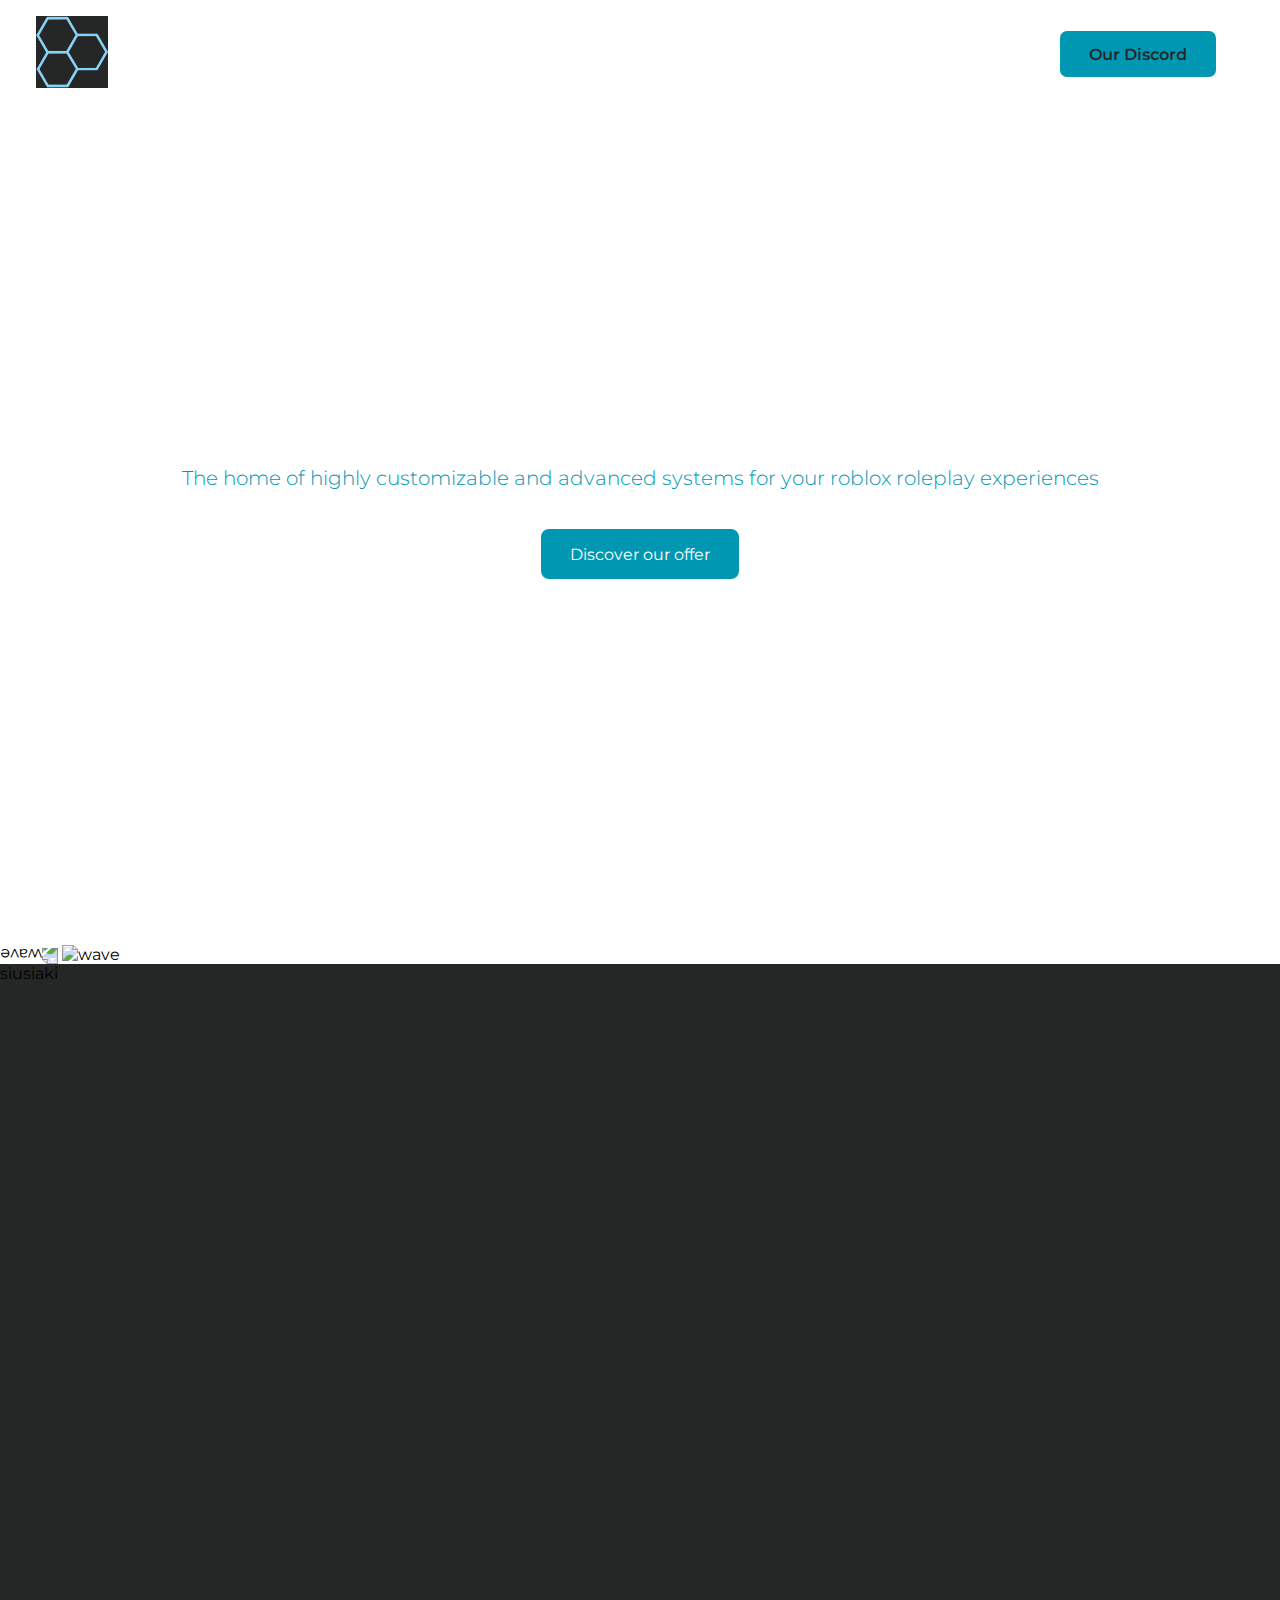
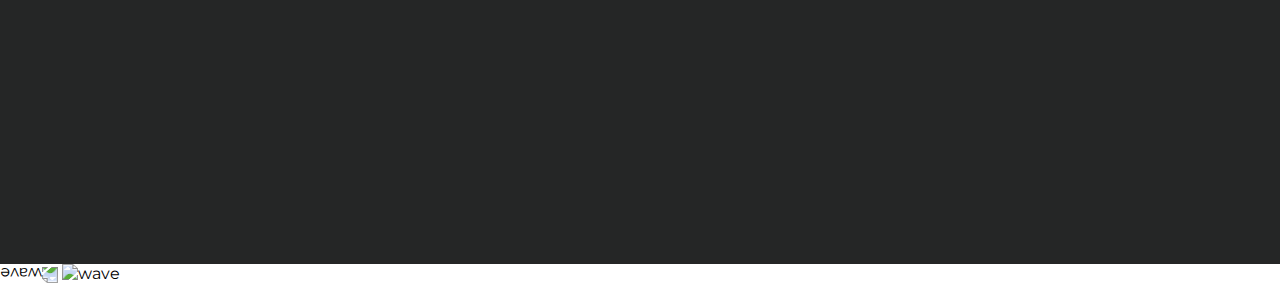
==== index.html @ a2ebd1d0 "Add files via upload" ====
<!DOCTYPE html>
<html lang="en">
<head>              
    <meta charset="UTF-8">
    <meta name="viewport" content="width=device-width, initial-scale=1.0">
    <title>Groupio.</title>
    <link rel="stylesheet" href="style.css">
    <link rel="preconnect" href="https://fonts.gstatic.com" crossorigin>
<link href="https://fonts.googleapis.com/css2?family=Montserrat:ital,wght@0,100..900;1,100..900&display=swap" rel="stylesheet">
<link rel="icon" href="files/Novy_projekt_7.png">
</head>
<body>
 <header>
        <div class="contentHead">
            <a href="index.html"> <img src="files/Novy_projekt_7.png" alt="" class="logo"></a>
           <nav>
        <div class="anavv">
            <p class="deco">
                <a href="#" class="anav">Ratings</a>
            </p>
        </div>
        <div class="anavv">
            <p class="deco">
                <a href="#products" class="anav">Products</a>
            </p>
        </div>
        <div class="anavv">
            <p class="deco">
                <a href="#" class="anav">Our team</a>
            </p>
        </div>
           </nav>
    </div>
    <div class="secondpart">
        <a href="https://discord.gg/3gXbw658kS" class="discordinvite">Our Discord</a>
    </div> 
    </header>
    <section class="main">
        <div class="maincontent">
        <h1 class="mainText">
            Groupio.
        </h1>
        <p class="secondText">
            The home of highly customizable and advanced systems for your roblox roleplay experiences
            </p>
            <a href="#products" class="more">Discover our offer</a>
        </div>
    </section>
    <img src="files/wave.svg" class="reversed" alt="wave">
    <img src="files/wave.svg" class="normal" alt="wave">
<section id="products">
    siusiaki
</section>
    <img src="files/wave.svg" class="reversed" alt="wave">
    <img src="files/wave.svg" class="normal" alt="wave">
</body>
<script src="script.js"></script>
</html>
---- style.css ----
*{
    margin: 0;
    padding: 0;
    box-sizing: border-box;
    font-family: "Montserrat", sans-serif;

}
body{
    background-image:url(files/bg.svg);
    background-size:cover;
    background-repeat:no-repeat;
    background-attachment:fixed;
    background-color:transparent;
    overflow-x: hidden;
}
.normal{margin-bottom: -8px; width: 100%}.reversed{margin-top: -8px;transform:rotate(180deg);width:100%;}

header{
    position: fixed;
    top: 0;
    display: flex;
    justify-content: left;
    align-items: center;
    padding-left: 4vh;
    padding-top: 3vh;
    padding-bottom: 3vh;
    height: 12vh;
    width: 100vw;
    z-index: 10000;
    backdrop-filter: blur(5px);
}
.contentHead{
    display: flex;
    align-items: center;
    width: 50vw;
}
.secondpart{
    width: 50vw;
    display: flex;
    justify-content: end;
    padding-right: 5vw;
}
nav{
    display: flex;
    justify-content: space-between;
    align-items: center;
    width: 50%;
    padding-left: 3vw;
}
.anav{
all: unset;
color: white;
cursor: pointer;
font-size: 2.3vh;
}
.deco {
    display: inline-block;
    position: relative;
    color: #ffffff;
    display: flex;
    justify-content: space-between;
    margin-top: 5px;
    padding-bottom: 10px;
  }
.deco::after {
    margin-top: 5px;
    content: '';
    position: absolute;
    width: 100%;
    transform: scaleX(0);
    height: 2px;
    bottom: 0;
    left: 0;
    background-color: #ffffff;
    transform-origin: bottom right;
    transition: transform 0.30s ease-out;
  }
  
  .deco:hover::after {
    margin-top: 5px;
    transform: scaleX(1);
    transform-origin: bottom left;
  }
.logo{
    width: 8vh;
    transition: transform 1s ease;  
}
.IconText{
    all: unset;
    font-size: 1.6vh;
    color: #87d2f6;
    font-weight: 500;
    margin-top: 0.6vh;
}
.logo:hover {
    transform: rotate(360deg);  
    cursor: pointer;
}
.discordinvite{
    all: unset;
    background-color: #0097b2;
    padding: 1.3vh 3vh;
    border-radius: 7px;
    cursor: pointer;
    color: #252626;
    font-weight: 600;
    border: #0097b2 2px solid;
    padding-top: -3vh;
    transition: color 0.5s ease, background-color 0.5s ease;
}
.discordinvite:hover{
    all: unset;
    padding: 1.3vh 3vh;
    border-radius: 7px;
    cursor: pointer;
    color: #0097b2;
    font-weight: 600;
    border: #0097b2 2px solid;
    padding-top: -3vh;
    transition: color 0.5s ease, background-color 0.5s ease;

}
.main{
    display: flex;
    justify-content: center;
    align-items: center;
    height: 105vh;
    width: 100vw;
    background-color: #252626;
    background-image: url(files/siusiaak.png);
    background-size: cover;
    background-repeat:no-repeat;
    background-color:transparent;
    flex-direction: column;
    justify-content: space-around;
}
.mainText{
    color: white;
    font-size: 8vh;
    font-weight: 600;
    text-align: center;
}
.secondText{
    color: #0097b2;
    font-size: 2.2vh;
    font-weight: 300;
    text-align: center;
}
.more{
    all: unset;
    background-color: #0097b2;
    color: white;
    margin-top: 3vh;
    padding: 1.5vh 3vh;
    border-radius: 8px;
    cursor: pointer;
    border: #0097b2 2px solid;
    transition: color 0.5s ease, background-color 0.5s ease;
}
.more:hover{
    all: unset;
    color: white;
    margin-top: 3vh;
    padding: 1.5vh 3vh;
    border-radius: 8px;
    cursor: pointer;
    border: #0097b2 2px solid;
    transition: color 0.5s ease, background-color 0.5s ease;
}
.maincontent{
    display: flex;
    justify-content: center;
    align-items: center;
    height: 25vh;
    flex-direction: column;
    justify-content: space-around;
}

#products{
    height: 100vh;
    background-color: #252626;
}

@media only screen and (max-width: 1300px){
    nav{
        display: flex;
        justify-content: space-between;
        align-items: center;
        width: 55%;
        padding-left: 3vw;
    }
}
@media only screen and (max-width: 1200px){
    nav{
        display: flex;
        justify-content: space-between;
        align-items: center;
        width: 60%;
        padding-left: 2vw;
    }
    .contentHead{
        display: flex;
        align-items: center;
        width: 60vw;
    }
    .secondpart{
        width: 40vw;
        display: flex;
        justify-content: end;
        padding-right: 5vw;
    }
}

@media only screen and (max-width: 950px){
    nav{
        display: flex;
        justify-content: space-between;
        align-items: center;
        width: 70%;
        padding-left: 4vw;
    }
    .contentHead{
        display: flex;
        align-items: center;
        width: 65vw;
    }
    .anav{
        font-size: 2vh;
    }
    .secondpart{
        width: 35vw;
        display: flex;
        justify-content: end;
        padding-right: 5vw;
    }
    .maincontent{
        display: flex;
        justify-content: center;
        align-items: center;
        height: 25vh;
        width: 90vw;
        flex-direction: column;
        justify-content: space-around;
    }
}

@media only screen and (max-width: 700px){
    nav{
        display: flex;
        justify-content: space-between;
        align-items: center;
        width: 80%;
        padding-left: 4vw;
    }
    .contentHead{
        display: flex;
        align-items: center;
        width: 65vw;
    }
    .secondpart{
        width: 35vw;
        display: flex;
        justify-content: end;
        padding-right: 5vw;
    }
}

@media only screen and (max-width: 630px){
    nav{
        display: flex;
        justify-content: space-between;
        align-items: center;
        width: 100%;
        padding-left: 5vw;
    }
    .contentHead{
        display: flex;
        align-items: center;
        width: 70vw;
    }
    .secondpart{
        width: 0vw;
        display: flex;
        justify-content: end;
        padding-right: 5vw;
    }
    .discordinvite{
        visibility: hidden;
    }
    .mainText{
        color: white;
        font-size: 6vh;
        font-weight: 600;
        text-align: center;
    }
    .secondText{
        color: #0097b2;
        font-size: 2vh;
        font-weight: 300;
        text-align: center;
    }
}

@media only screen and (max-width: 520px){
    nav{
        display: flex;
        justify-content: space-between;
        align-items: center;
        width: 100%;
        padding-left: 5vw;
    }
    .contentHead{
        display: flex;
        align-items: center;
        width: 80vw;
    }
    .secondpart{
        width: 0vw;
        display: flex;
        justify-content: end;
        padding-right: 5vw;
    }
    .discordinvite{
        visibility: hidden;
    }
}
@media only screen and (max-width: 450px){
    nav{
        display: flex;
        justify-content: space-between;
        align-items: center;
        width: 100%;
        padding-left: 5vw;
    }
    .anav{
        font-size: 2vh;
    }
    .contentHead{
        display: flex;
        align-items: center;
        width: 90vw;
    }
    .secondpart{
        width: 0vw;
        display: flex;
        justify-content: end;
        padding-right: 5vw;
    }
    .discordinvite{
        visibility: hidden;
    }
}
@media only screen and (max-width: 400px){
    nav{
        display: flex;
        justify-content: space-between;
        align-items: center;
        width: 100%;
        padding-left: 7vw;
    }
    .contentHead{
        display: flex;
        align-items: center;
        width: 100vw;
    }
    .secondpart{
        width: 0vw;
        display: flex;
        justify-content: end;
        padding-right: 5vw;
    }
    .discordinvite{
        visibility: hidden;
    }
}
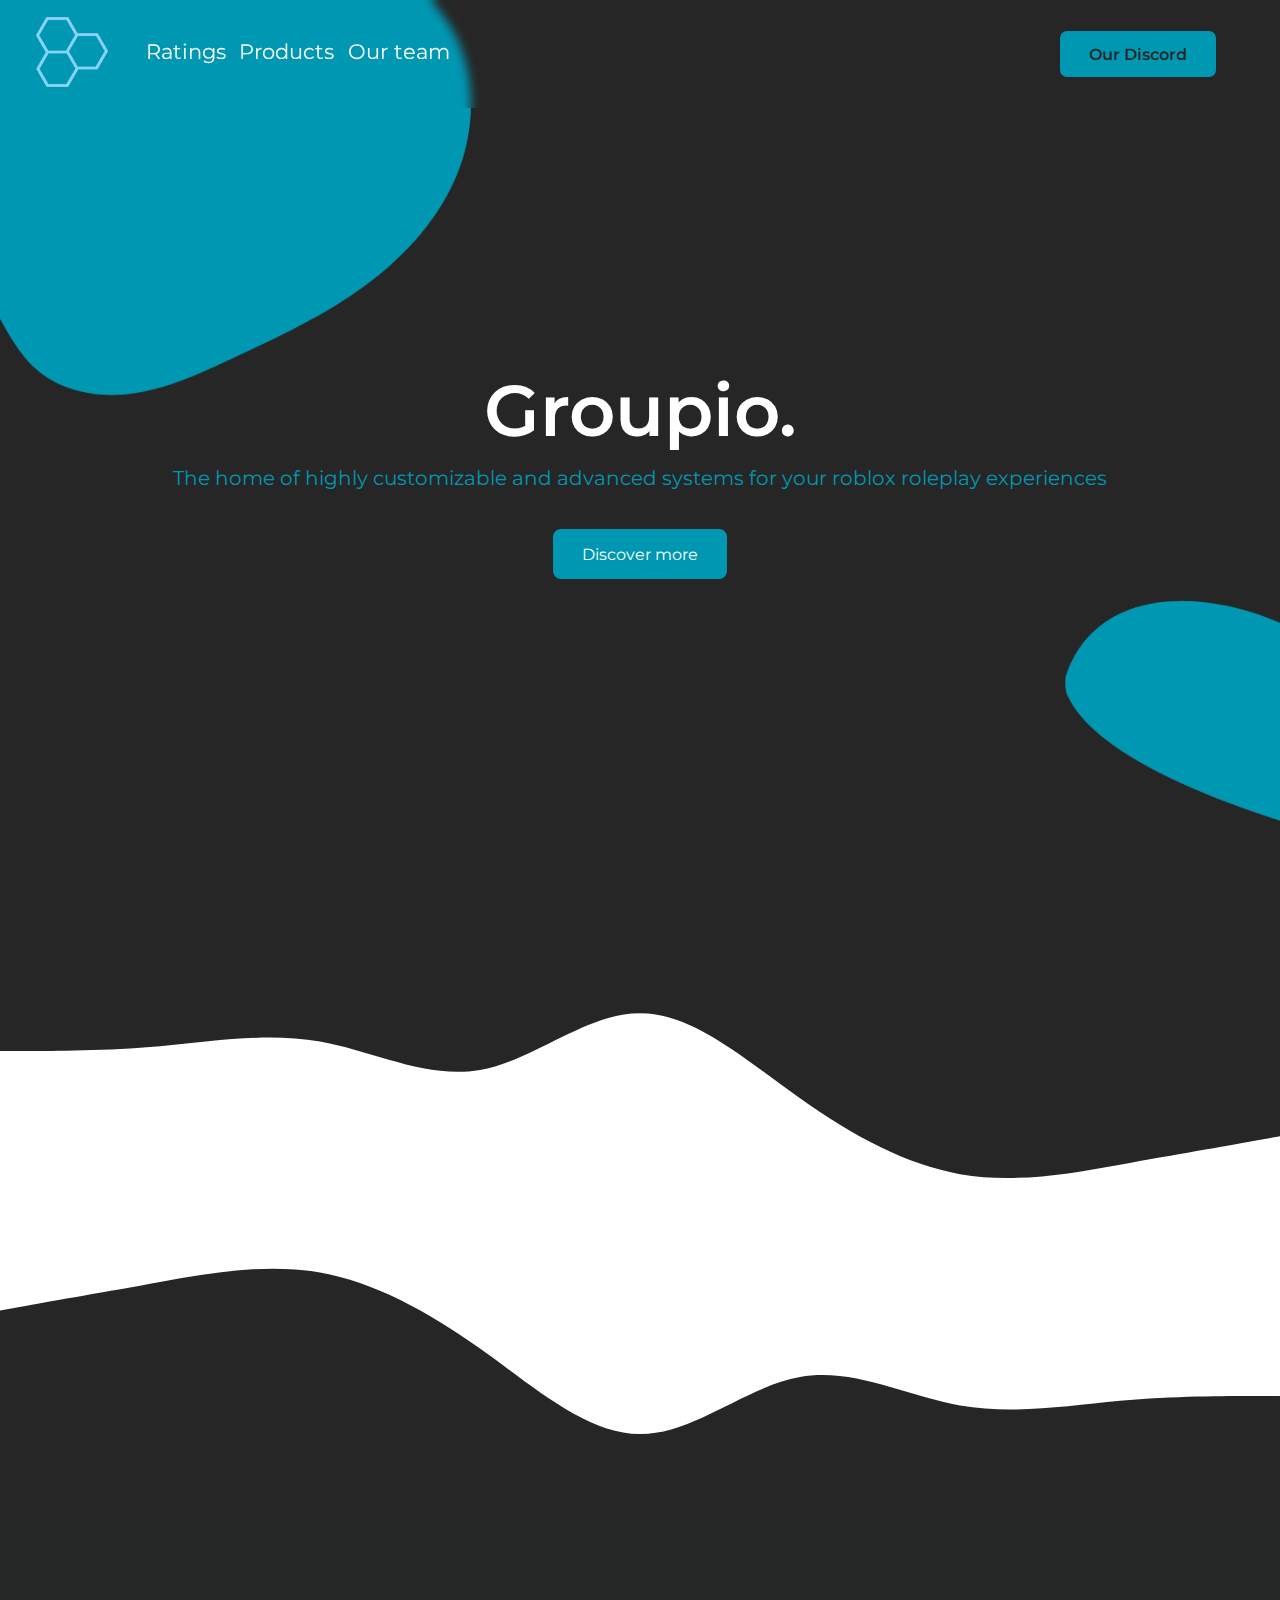
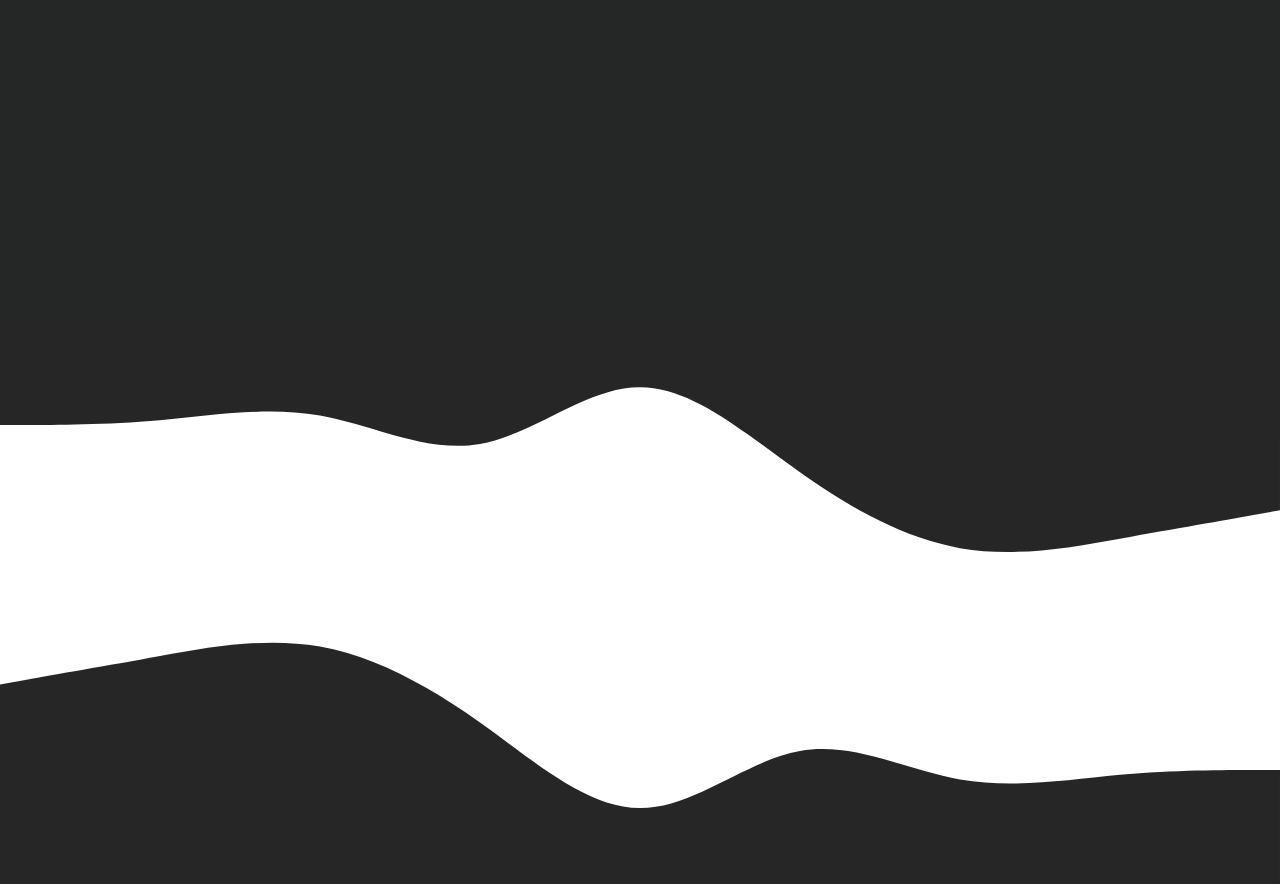
==== commit 619840a2: "Add files via upload" ====
--- a/index.html
+++ b/index.html
@@ -32,7 +32,7 @@
            </nav>
     </div>
     <div class="secondpart">
-        <a href="https://discord.gg/3gXbw658kS" class="discordinvite">Our Discord</a>
+        <a href="https://discord.gg/3gXbw658kS" class="discordinvite" target="_blank">Our Discord</a>
     </div> 
     </header>
     <section class="main">
@@ -43,16 +43,45 @@
         <p class="secondText">
             The home of highly customizable and advanced systems for your roblox roleplay experiences
             </p>
-            <a href="#products" class="more">Discover our offer</a>
+            <a href="#stats" class="more">Discover more</a>
         </div>
     </section>
     <img src="files/wave.svg" class="reversed" alt="wave">
     <img src="files/wave.svg" class="normal" alt="wave">
-<section id="products">
-    siusiaki
+<section id="stats">
+    <div class="statistics">
+
+        <div class="statcard">
+            <img src="files/people.png" alt="" class="statimg">
+            <div class="stattext">
+                <h1 class="statnumber" id="people">2000+</h1>
+                <p class="statdesc">People use our products weekly</p>
+            </div>
+        </div>
+
+
+        <div class="statcard">
+            <img src="files/sales.png" alt="" class="statimg">
+            <div class="stattext">
+                <h1 class="statnumber" id="sales">200+</h1>
+                <p class="statdesc">Products sold</p>
+            </div>
+        </div>
+
+        <div class="statcard">
+            <img src="files/handshake.png" alt="" class="statimg">
+            <div class="stattext">
+                <h1 class="statnumber" id="owners">30+</h1>
+                <p class="statdesc">Group owners who trust us</p>
+            </div>
+        </div>
+    </div>
 </section>
     <img src="files/wave.svg" class="reversed" alt="wave">
     <img src="files/wave.svg" class="normal" alt="wave">
+    <script src="https://groupio.instatus.com/en/a147011c/widget/script.js">
+    </script>
 </body>
 <script src="script.js"></script>
+<script src="script2.js"></script>
 </html>--- a/style.css
+++ b/style.css
@@ -4,6 +4,12 @@
     box-sizing: border-box;
     font-family: "Montserrat", sans-serif;
 
+}
+.testsection{
+    background-color: #252626;
+    height: 100vh;
+    display: flex;
+    justify-content: center;
 }
 body{
     background-image:url(files/bg.svg);
@@ -13,7 +19,7 @@
     background-color:transparent;
     overflow-x: hidden;
 }
-.normal{margin-bottom: -8px; width: 100%}.reversed{margin-top: -8px;transform:rotate(180deg);width:100%;}
+.normal{margin-bottom: -8px; width: 100vw}.reversed{margin-top: -8px;transform:rotate(180deg);width:100vw;}
 
 header{
     position: fixed;
@@ -143,7 +149,7 @@
 .secondText{
     color: #0097b2;
     font-size: 2.2vh;
-    font-weight: 300;
+    font-weight: 400;
     text-align: center;
 }
 .more{
@@ -176,10 +182,71 @@
     justify-content: space-around;
 }
 
-#products{
-    height: 100vh;
+#stats{
     background-color: #252626;
-}
+    display: flex;
+    justify-content: center;
+    height: auto;
+    padding-top: 10vh;
+    padding-bottom: 10vh;
+}
+
+.statistics{
+    display: flex;
+    justify-content: start;
+    align-items: start;
+    flex-wrap: wrap;
+    width: 90vw;
+}
+.statcard{
+    display: flex;
+    justify-content: start;
+    align-items: center;
+    flex-direction: column;
+    width: 30vw;
+    opacity: 0;
+    transform: translateY(100px);
+    transition: transform 1s ease, opacity 1s ease;
+    position: relative;
+}
+.statcard::before{
+    display: flex;
+    justify-content: center;
+    align-items: center;
+    flex-direction: column;
+    width: 30vw;
+    height: 30vh;
+    position: absolute;
+    opacity: 0;
+    transition: opacity 1s ease;
+}
+
+.statcard.shaded {
+    transform: translateY(0);
+    opacity: 1;
+}
+
+.statcard.shaded::before {
+    opacity: 1;
+}
+.statimg{
+    width: 10vw;
+} 
+
+.statnumber, .statdesc{
+    text-align: center;
+}
+.statnumber{
+    color: white;
+    font-size: 7vh;
+    font-weight: 600;
+}
+.statdesc{
+    color: #0097b2;
+    font-size: 2.5vh;
+    font-weight: 300;
+}
+
 
 @media only screen and (max-width: 1300px){
     nav{
@@ -188,6 +255,18 @@
         align-items: center;
         width: 55%;
         padding-left: 3vw;
+    }
+    .mainText{
+        color: white;
+        font-size: 8vh;
+        font-weight: 600;
+        text-align: center;
+    }
+    .secondText{
+        color: #0097b2;
+        font-size: 2.2vh;
+        font-weight: 400;
+        text-align: center;
     }
 }
 @media only screen and (max-width: 1200px){
@@ -241,6 +320,16 @@
         width: 90vw;
         flex-direction: column;
         justify-content: space-around;
+    }
+    .statnumber{
+        color: white;
+        font-size: 5vh;
+        font-weight: 600;
+    }
+    .statdesc{
+        color: #0097b2;
+        font-size: 1.8vh;
+        font-weight: 300;
     }
 }
 
@@ -323,6 +412,33 @@
     .discordinvite{
         visibility: hidden;
     }
+   header{
+    padding-left: 2.5vh;
+   }
+   .statistics{
+    display: flex;
+    justify-content: center;
+    align-items: center;
+    flex-wrap: wrap;
+    width: 80vw;
+    justify-content: space-around;
+}
+.statcard{
+    height: 25vh;
+}
+.statnumber{
+    color: white;
+    font-size: 5.5vh;
+    font-weight: 600;
+}
+.statdesc{
+    color: #0097b2;
+    font-size: 1.8vh;
+    font-weight: 300;
+}
+.statimg{
+    width: 15vw;
+} 
 }
 @media only screen and (max-width: 450px){
     nav{
@@ -338,7 +454,7 @@
     .contentHead{
         display: flex;
         align-items: center;
-        width: 90vw;
+        width: 85vw;
     }
     .secondpart{
         width: 0vw;
@@ -361,7 +477,7 @@
     .contentHead{
         display: flex;
         align-items: center;
-        width: 100vw;
+        width: 80vw;
     }
     .secondpart{
         width: 0vw;
@@ -372,4 +488,25 @@
     .discordinvite{
         visibility: hidden;
     }
-}+    .statnumber{
+        color: white;
+        font-size: 6vh;
+        font-weight: 600;
+    }
+    .statdesc{
+        color: #0097b2;
+        font-size: 2vh;
+        font-weight: 300;
+    }
+}
+
+
+
+
+
+
+
+
+
+
+
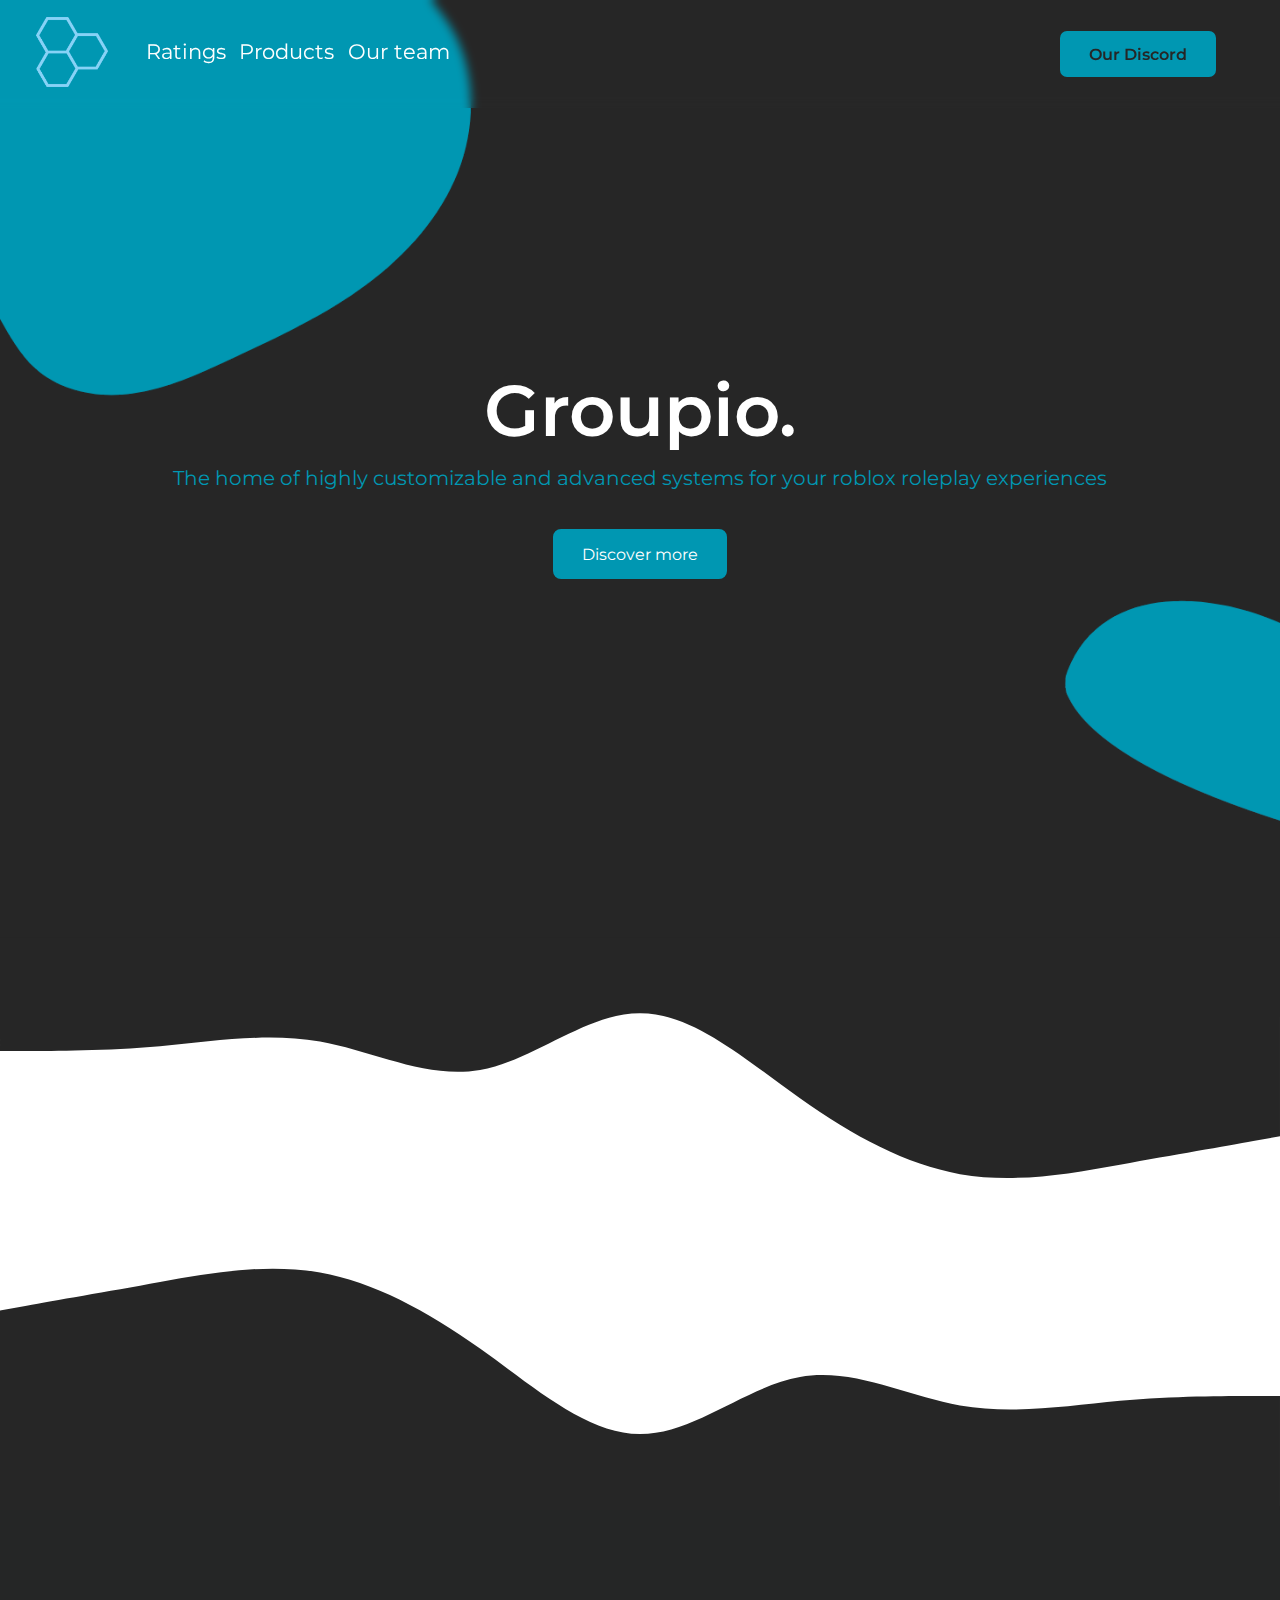
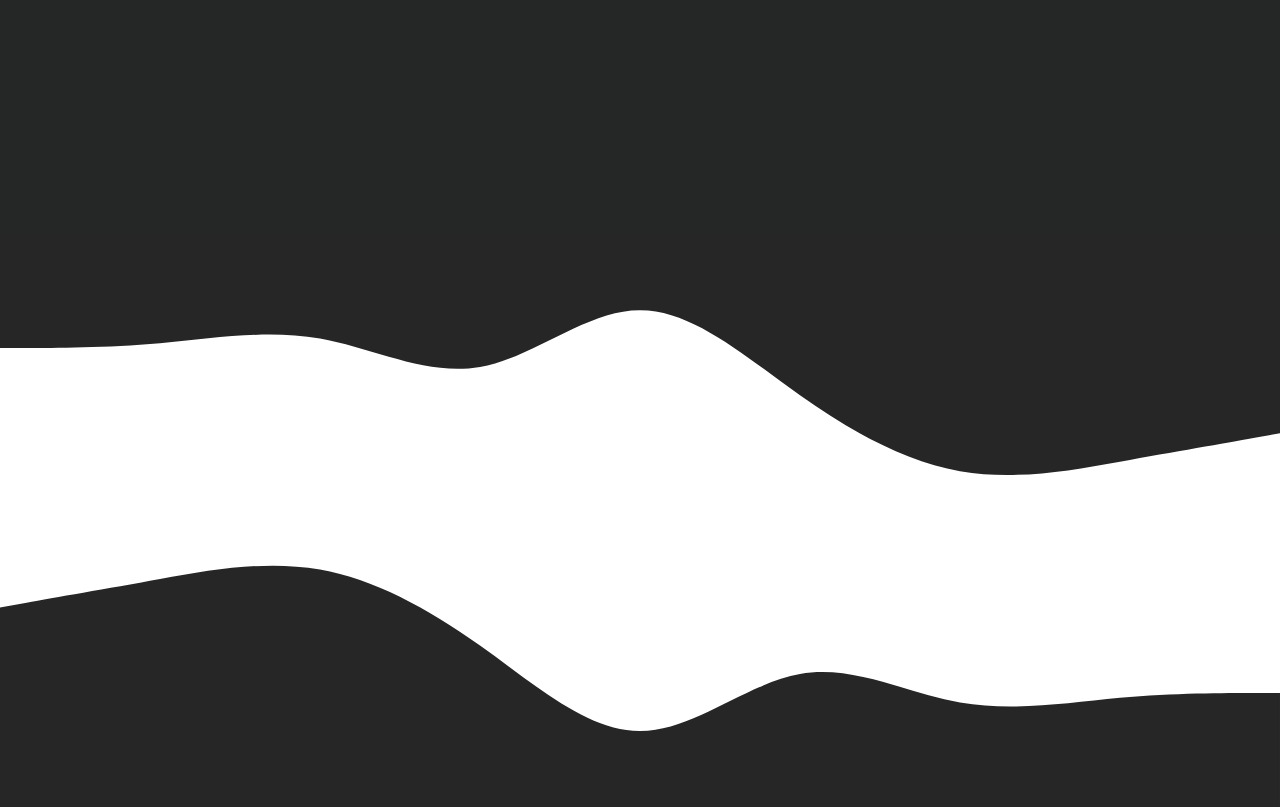
==== commit c9dbf445: "Add files via upload" ====
--- a/index.html
+++ b/index.html
@@ -54,7 +54,7 @@
         <div class="statcard">
             <img src="files/people.png" alt="" class="statimg">
             <div class="stattext">
-                <h1 class="statnumber" id="people">2000+</h1>
+                <h1 class="statnumber" id="people"></h1>
                 <p class="statdesc">People use our products weekly</p>
             </div>
         </div>
@@ -63,7 +63,7 @@
         <div class="statcard">
             <img src="files/sales.png" alt="" class="statimg">
             <div class="stattext">
-                <h1 class="statnumber" id="sales">200+</h1>
+                <h1 class="statnumber" id="sales"></h1>
                 <p class="statdesc">Products sold</p>
             </div>
         </div>
@@ -71,7 +71,7 @@
         <div class="statcard">
             <img src="files/handshake.png" alt="" class="statimg">
             <div class="stattext">
-                <h1 class="statnumber" id="owners">30+</h1>
+                <h1 class="statnumber" id="owners"></h1>
                 <p class="statdesc">Group owners who trust us</p>
             </div>
         </div>
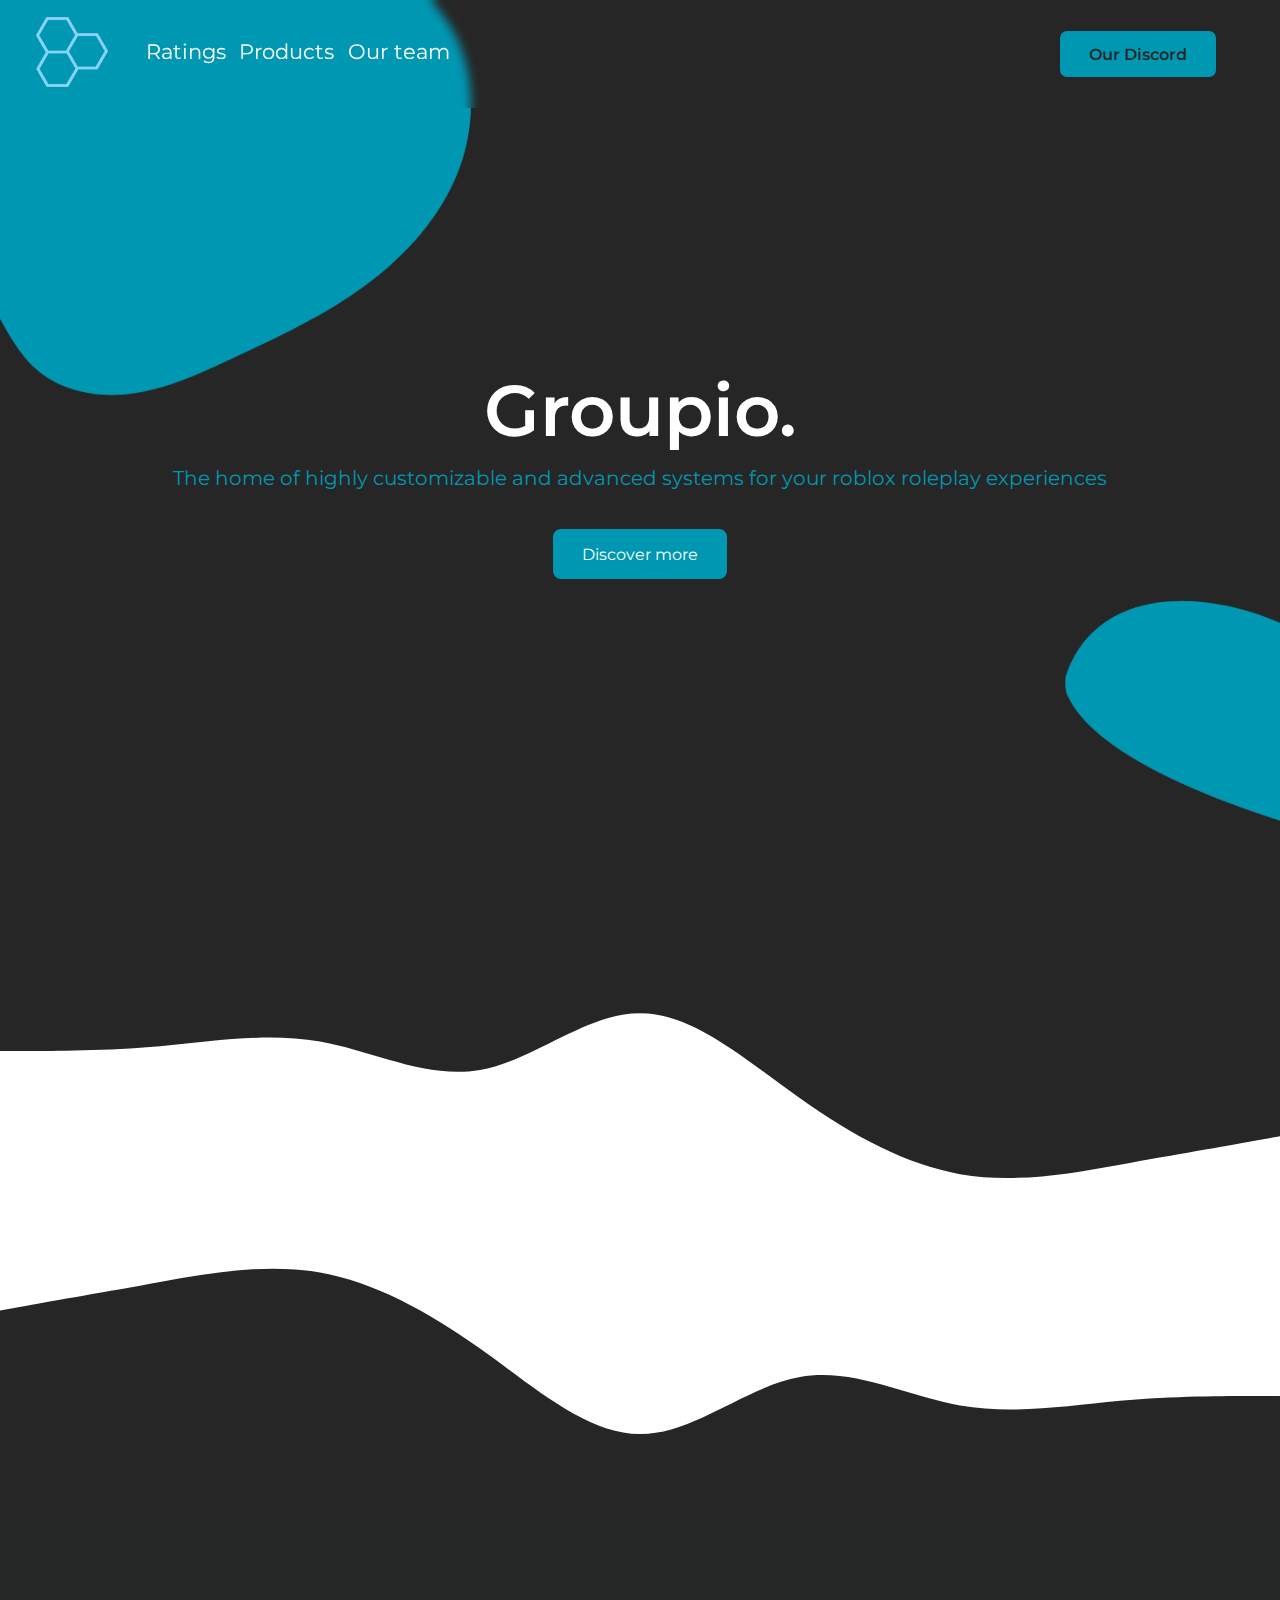
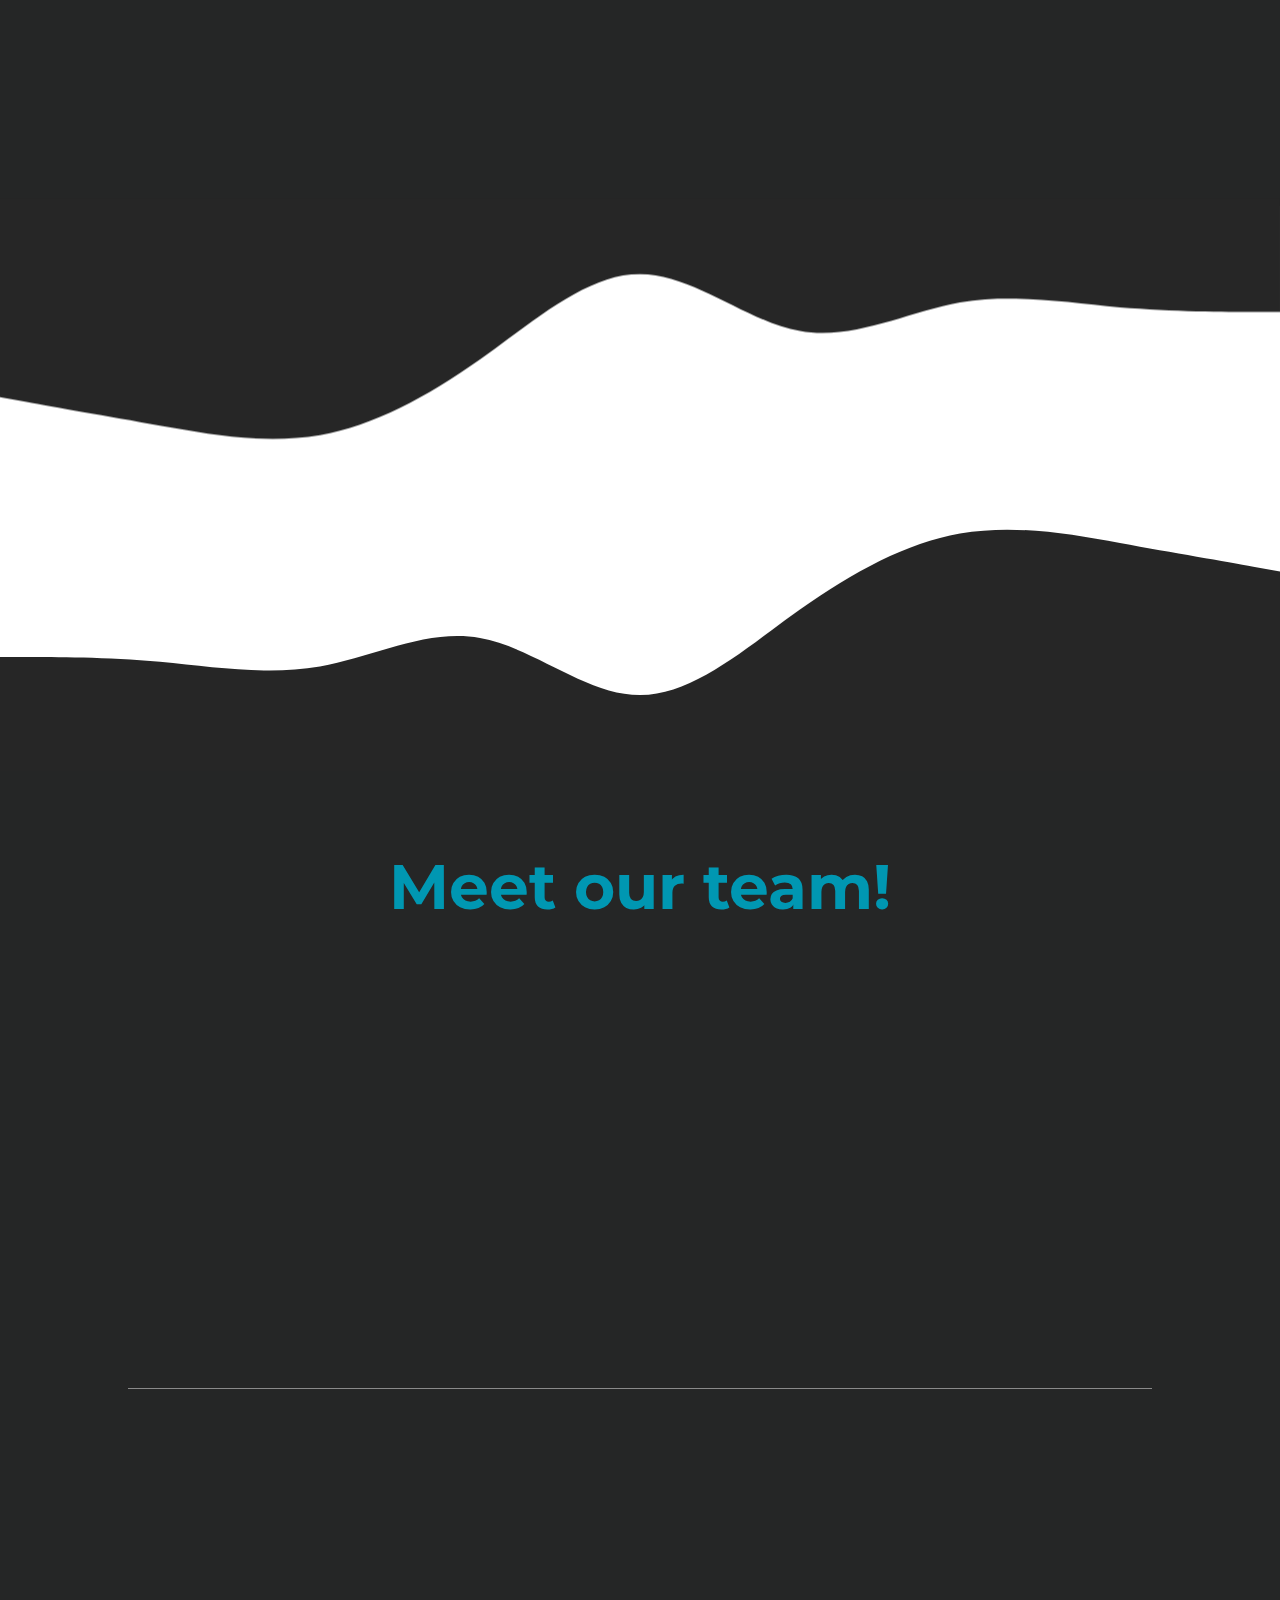
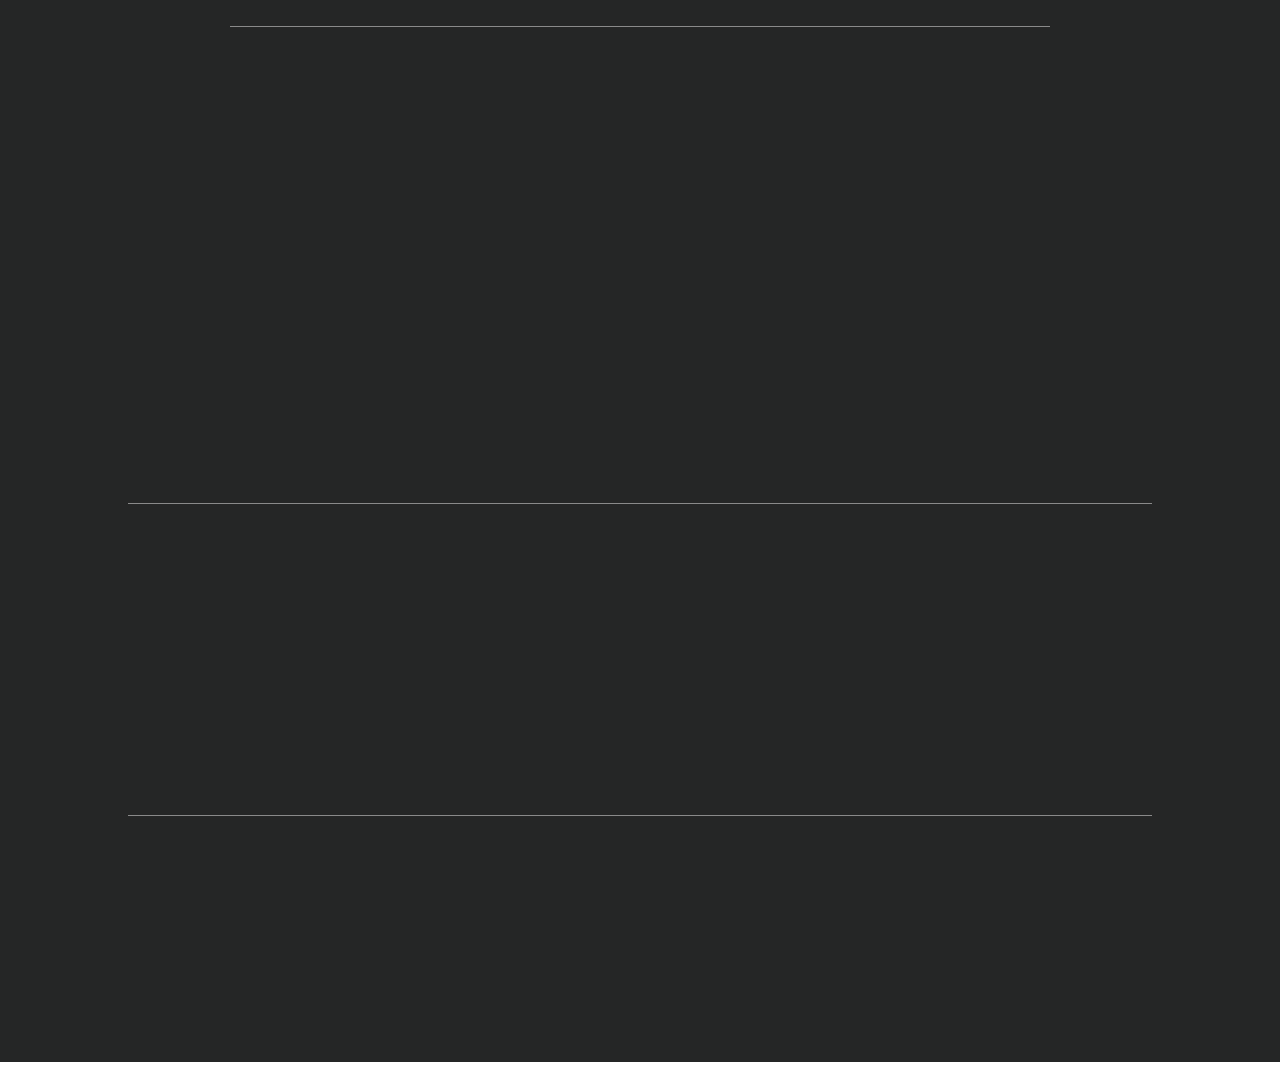
==== commit 7e1355a8: "Add files via upload" ====
--- a/index.html
+++ b/index.html
@@ -26,7 +26,7 @@
         </div>
         <div class="anavv">
             <p class="deco">
-                <a href="#" class="anav">Our team</a>
+                <a href="#teamup" class="anav">Our team</a>
             </p>
         </div>
            </nav>
@@ -77,11 +77,138 @@
         </div>
     </div>
 </section>
-    <img src="files/wave.svg" class="reversed" alt="wave">
-    <img src="files/wave.svg" class="normal" alt="wave">
+    <img src="files/wave.svg" class="reversed-x" alt="wave">
+    <img src="files/wave.svg" class="normal-x" alt="wave">
+    <section id="team">
+        <h1 class="mainteam">
+            Meet our team!
+        </h1>
+        <div class="team">
+            <div id="teamup">
+                <div class="owner">
+                    <img src="files/somegay.png" alt="" class="teamimage">
+                    <p class="ownertext">Lorem ipsum dolor sit amet, consectetur adipisicing elit. Fuga amet neque reiciendis facilis laborum harum saepe libero mollitia quod iste quaerat error, atque vitae inventore accusamus explicabo ratione ex esse!</p>
+                    <div class="teamcardtext">        
+                        <h1 class="nickname">minyronald</h1>
+                        <h1 class="rank">Owner</h1>
+                    </div>
+                </div>
+                <div class="owner">
+                    <img src="files/jayy.png" alt="" class="teamimage">
+                    <p class="ownertext">Lorem ipsum dolor sit amet, consectetur adipisicing elit. Fuga amet neque reiciendis facilis laborum harum saepe libero mollitia quod iste quaerat error, atque vitae inventore accusamus explicabo ratione ex esse!</p>
+                    <div class="teamcardtext">        
+                        <h1 class="nickname">Jay123abc2</h1>
+                        <h1 class="rank">Owner</h1>
+                    </div>
+                </div>
+            </div>
+            <div class="teamdown">
+                <div class="cm">
+                    <div class="teammember">
+                        <img src="files/george.png" alt="" class="memberimg">
+                        <div class="membertext">
+                            <h1 class="membername">George</h1>
+                            <h1 class="memberRank">Community Manager</h1>
+                        </div>
+                    </div>
+                    <div class="teammember">
+                        <img src="files/xqzaur.png" alt="" class="memberimg">
+                        <div class="membertext">
+                            <h1 class="membername">xqzaur</h1>
+                            <h1 class="memberRank">Assistant Manager</h1>
+                        </div>
+                    </div>
+                </div>
+                <div class="cs">
+                    <div class="teammember">
+                        <img src="files/zgr.png" alt="" class="memberimg">
+                        <div class="membertext">
+                            <h1 class="membername">zgr2575</h1>
+                            <h1 class="memberRank">Customer Support</h1>
+                        </div>
+                    </div>
+                    <div class="teammember">
+                        <img src="files/me.png" alt="" class="memberimg">
+                        <div class="membertext">
+                            <h1 class="membername">Kuba</h1>
+                            <h1 class="memberRank">Customer Support</h1>
+                        </div>
+                    </div>
+                    <div class="teammember">
+                        <img src="files/Jay.png" alt="" class="memberimg">
+                        <div class="membertext">
+                            <h1 class="membername">Jacob</h1>
+                            <h1 class="memberRank">Customer Support</h1>
+                        </div>
+                    </div>
+                    <div class="teammember">
+                        <img src="files/finn.png" alt="" class="memberimg">
+                        <div class="membertext">
+                            <h1 class="membername">Finn</h1>
+                            <h1 class="memberRank">Customer Support</h1>
+                        </div>
+                    </div>
+                    <div class="teammember">
+                        <img src="files/Justaguy.png" alt="" class="memberimg">
+                        <div class="membertext">
+                            <h1 class="membername">Justaguy</h1>
+                            <h1 class="memberRank">Customer Support</h1>
+                        </div>
+                    </div>
+                    <div class="teammember">
+                        <img src="files/vital.png" alt="" class="memberimg">
+                        <div class="membertext">
+                            <h1 class="membername">Vitlyr</h1>
+                            <h1 class="memberRank">Customer Support</h1>
+                        </div>
+                    </div>
+                </div>
+                <div class="mt">
+                    <div class="teammember">
+                        <img src="files/miel.png" alt="" class="memberimg">
+                        <div class="membertext">
+                            <h1 class="membername">Miel</h1>
+                            <h1 class="memberRank">Marketing Team</h1>
+                        </div>
+                    </div>
+                    <div class="teammember">
+                        <img src="files/cyber.png" alt="" class="memberimg">
+                        <div class="membertext">
+                            <h1 class="membername">Cyber</h1>
+                            <h1 class="memberRank">Marketing Team</h1>
+                        </div>
+                    </div>
+                    <div class="teammember">
+                        <img src="files/lux.png" alt="" class="memberimg">
+                        <div class="membertext">
+                            <h1 class="membername">Luxx</h1>
+                            <h1 class="memberRank">Marketing Team</h1>
+                        </div>
+                    </div>
+                </div>
+                <div class="ct">
+                    <div class="teammember">
+                        <img src="files/luma.png" alt="" class="memberimg">
+                        <div class="membertext">
+                            <h1 class="membername">Luma</h1>
+                            <h1 class="memberRank">Community Team</h1>
+                        </div>
+                    </div>
+                    <div class="teammember">
+                        <img src="files/star.png" alt="" class="memberimg">
+                        <div class="membertext">
+                            <h1 class="membername">Star</h1>
+                            <h1 class="memberRank">Community Team</h1>
+                        </div>
+                    </div>
+                </div>
+            </div>
+                </div>
+    </section>
     <script src="https://groupio.instatus.com/en/a147011c/widget/script.js">
     </script>
 </body>
 <script src="script.js"></script>
 <script src="script2.js"></script>
+<script src="script3.js"></script>
 </html>--- a/style.css
+++ b/style.css
@@ -5,6 +5,7 @@
     font-family: "Montserrat", sans-serif;
 
 }
+
 .testsection{
     background-color: #252626;
     height: 100vh;
@@ -13,13 +14,35 @@
 }
 body{
     background-image:url(files/bg.svg);
-    background-size:cover;
+    background-size: cover;
     background-repeat:no-repeat;
     background-attachment:fixed;
     background-color:transparent;
     overflow-x: hidden;
 }
-.normal{margin-bottom: -8px; width: 100vw}.reversed{margin-top: -8px;transform:rotate(180deg);width:100vw;}
+.normal{
+    margin-bottom: -8px; 
+    width: 100vw
+} 
+
+.reversed{
+    margin-top: -8px;
+    transform:rotate(180deg);
+    width:100vw;
+} 
+
+.normal-x{ 
+    margin-bottom:-8px;
+    transform:rotateY(180deg)
+}
+
+.reversed-x{ 
+    margin-top: -8px;
+    transform:rotate(180deg);
+    transform:rotateX(180deg);
+    width:100vw;
+}
+
 
 header{
     position: fixed;
@@ -187,8 +210,9 @@
     display: flex;
     justify-content: center;
     height: auto;
-    padding-top: 10vh;
-    padding-bottom: 10vh;
+    align-items: center;
+    padding-top: 8vh;
+    padding-bottom: 8vh;
 }
 
 .statistics{
@@ -246,7 +270,173 @@
     font-size: 2.5vh;
     font-weight: 300;
 }
-
+#team{
+    display: flex;
+    justify-content: center;
+    background-color: #252626;
+    padding: 9vh;
+    flex-direction: column;
+}
+.mainteam{
+    width: 100%;
+    text-align: center;
+    padding-bottom: 15vh;
+    font-size: 7vh;
+    color: #0097b2;
+}
+
+.teammember{
+    display: flex;
+    justify-content: center;
+    align-items: center;
+    flex-direction: column;
+    width: 18vw;
+    padding: 2vh;
+    background-color: #252626;
+    border-radius: 12px;
+    box-shadow: rgba(0, 0, 0, 0.2) 0px 12px 28px 0px, rgba(0, 0, 0, 0.1) 0px 2px 4px 0px, rgba(255, 255, 255, 0.05) 0px 0px 0px 1px inset;
+margin-top: 8vh;
+opacity: 0;
+transform: translateY(100px);
+transition: transform 1s ease, opacity 1s ease;
+position: relative;
+}
+.memberimg{
+    border-radius: 100%;
+    width: 6vw;
+    margin-bottom: 1vh;
+    border: 1px solid rgb(172, 172, 172);
+}
+.membername{
+    color: white;
+    font-size: 2vh;
+    font-weight: 500;
+    text-align: center;
+    margin-bottom: 0.4vh;
+}
+.memberRank{
+    color: #0097b2;
+    font-size: 1.8vh;
+    font-weight: 400;
+    text-align: center;
+}
+.teamcardtext{
+    display: flex;
+    justify-content: center;
+    align-items: start;
+    flex-direction: column;
+    width: 90%;
+    margin-top: 1.5vh;
+
+}
+.nickname{
+    color: white;
+    font-size: 1.7vh;
+    font-weight: 500;
+    text-align: left;
+    margin-bottom: 0.4vh;
+}
+.rank{
+    color: #0097b2;
+    font-size: 1.5vh;
+    font-weight: 400;
+    text-align: left;
+}
+.ownertext{
+    color: white;
+    font-size: 1.8vh;
+    font-weight: 300;
+    text-align: center;
+    margin-top: 1vh;
+    line-height: 2.5vh;
+    width: 90%;
+}
+.teamimage{
+    border-radius: 100%;
+    width: 6vw;
+    border: 1px solid rgb(172, 172, 172);
+}
+.team{
+    display: flex;
+justify-content: center;
+flex-direction: column;
+align-items: center;
+}
+#teamup{
+    display: flex;
+    justify-content: center;
+    justify-content: space-evenly;
+    align-items: center;
+    width: 80vw;
+    padding-bottom: 8vh;
+    border-bottom: 1px solid #8a8a8a;
+}
+.teamdown{
+    display: flex;
+    justify-content: space-evenly;
+    width: 80vw;
+    flex-wrap: wrap;
+    padding-top: -3vh;
+    flex-direction: column;
+    justify-content: center;
+    align-items: center;
+}
+.cm, .cs, .mt, .ct{ 
+    display: flex;
+    flex-wrap: wrap;
+    width: 100%;
+    justify-content: space-around;
+    align-items: center;
+}
+.cm, .cs, .mt{
+    border-bottom: 1px solid #8a8a8a;
+    padding-bottom: 8vh;
+}
+.cm, .ct{
+    width: 80%;
+}
+.owner{
+    display: flex;
+    justify-content: center;
+    align-items: center;
+    flex-direction: column;
+    width: 26vw;
+    padding: 2vh;
+    background-color: #252626;
+    border-radius: 12px;
+    box-shadow: rgba(0, 0, 0, 0.2) 0px 12px 28px 0px, rgba(0, 0, 0, 0.1) 0px 2px 4px 0px, rgba(255, 255, 255, 0.05) 0px 0px 0px 1px inset;
+    opacity: 0;
+    transform: translateY(100px);
+    transition: transform 1s ease, opacity 1s ease;
+    position: relative;
+}
+.owner::before{
+    position: absolute;
+    opacity: 0;
+    transition: opacity 1s ease;
+}
+.owner.shaded {
+    transform: translateY(0);
+    opacity: 1;
+}
+
+.owner.shaded::before {
+    opacity: 1;
+}
+
+.teammember::before{
+    position: absolute;
+    opacity: 0;
+    transition: opacity 1s ease;
+}
+.teammember.shaded {
+    transform: translateY(0);
+    opacity: 1;
+}
+
+.teammember.shaded::before {
+    opacity: 1;
+}
 
 @media only screen and (max-width: 1300px){
     nav{
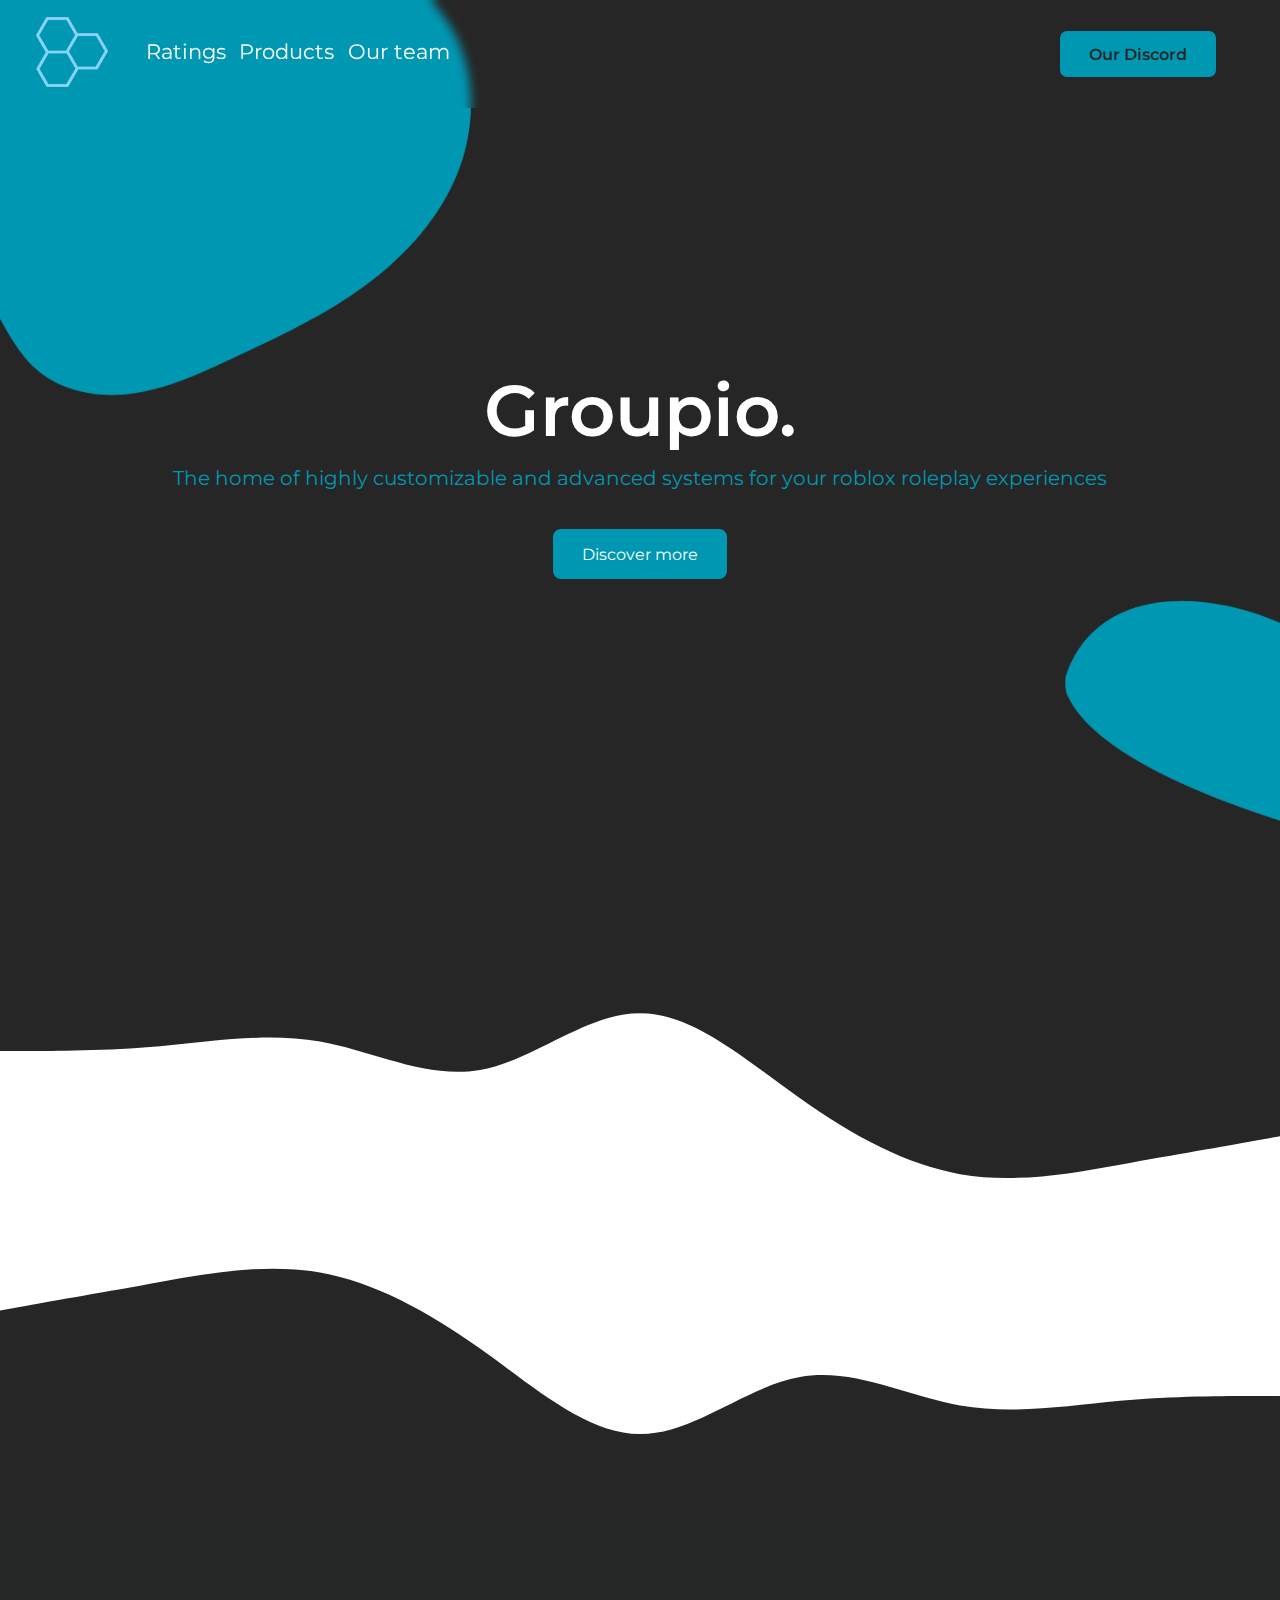
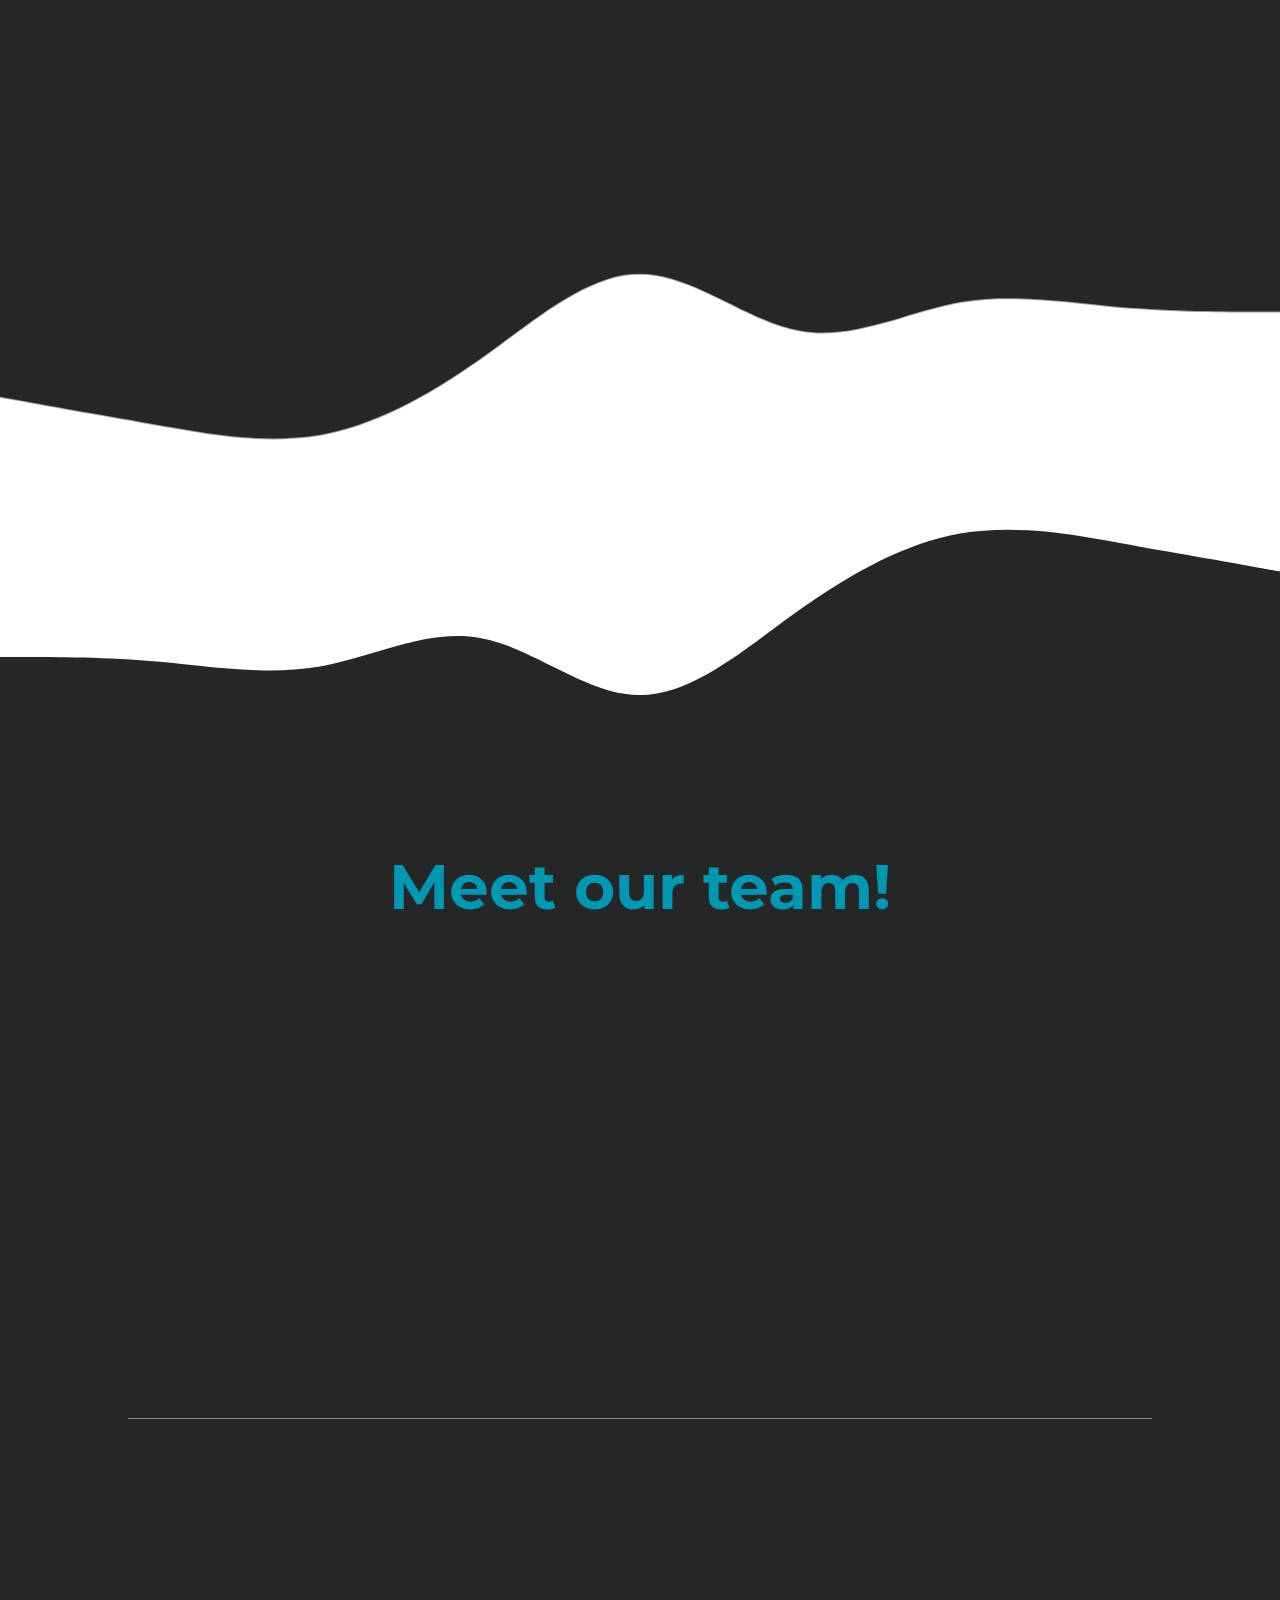
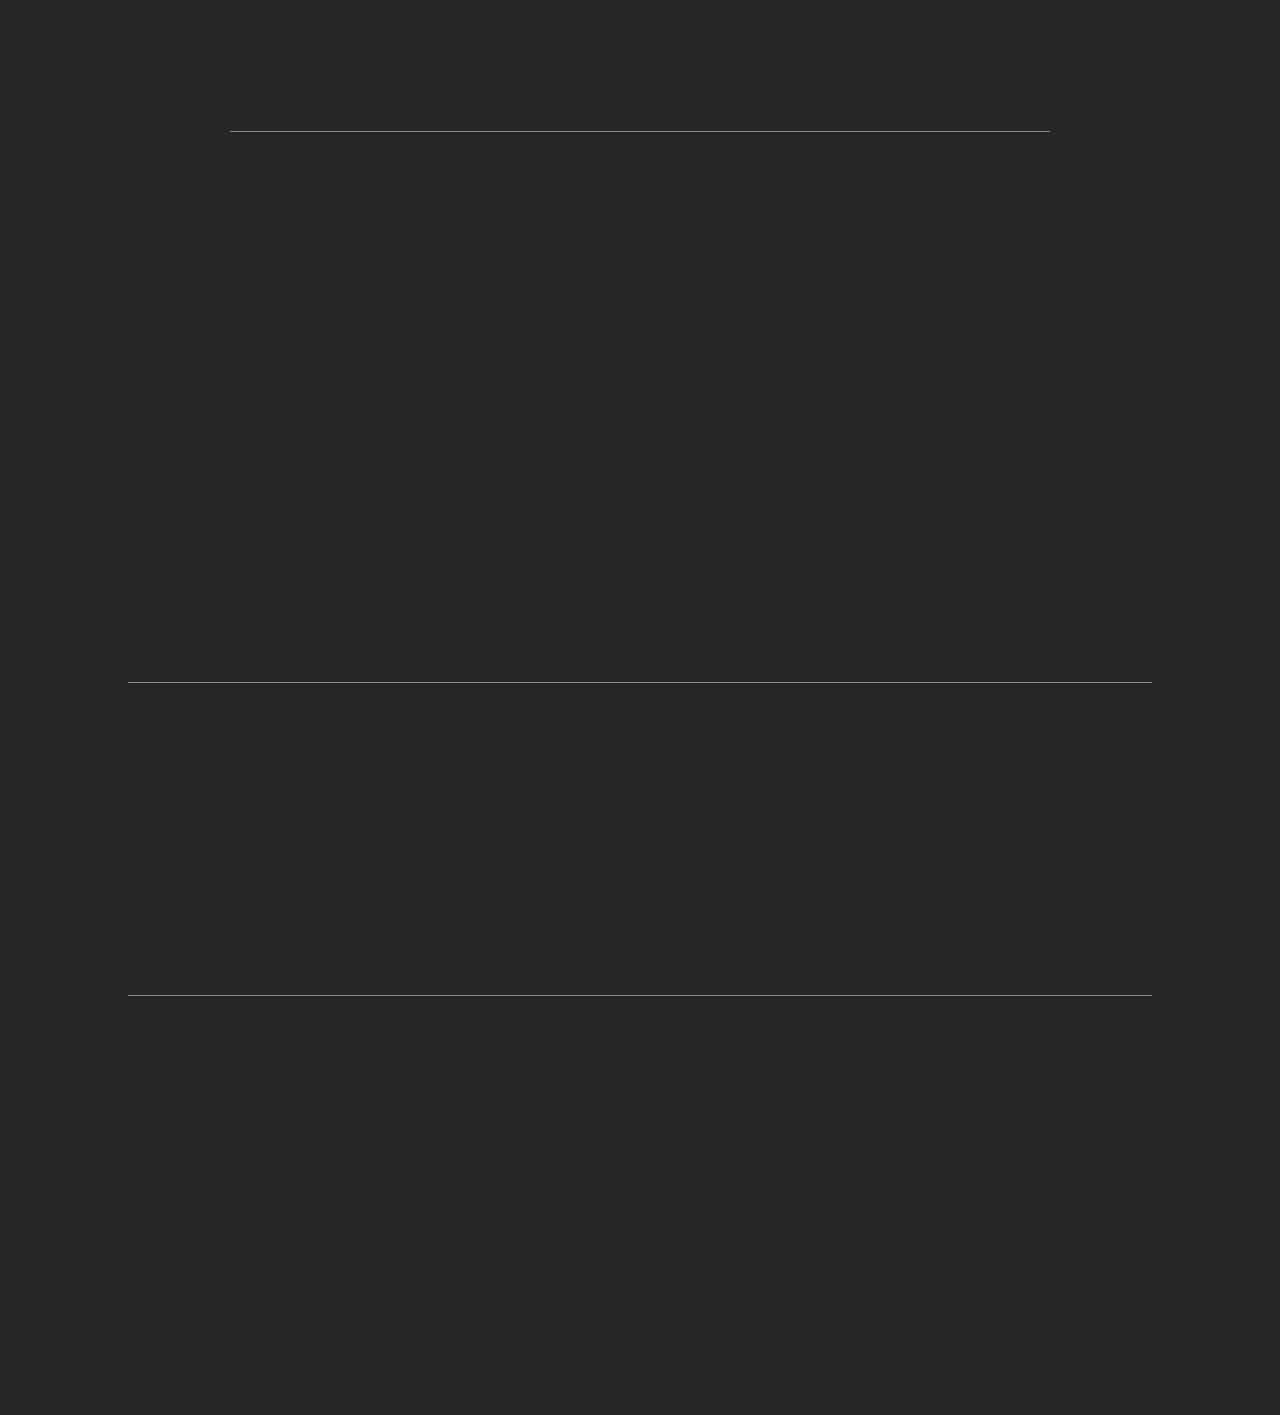
==== commit 78ce26ec: "Add files via upload" ====
--- a/index.html
+++ b/index.html
@@ -94,7 +94,7 @@
                     </div>
                 </div>
                 <div class="owner">
-                    <img src="files/jayy.png" alt="" class="teamimage">
+                    <img src="files/jayy.png" alt="" class="teamimage" id="jayyyy">
                     <p class="ownertext">Lorem ipsum dolor sit amet, consectetur adipisicing elit. Fuga amet neque reiciendis facilis laborum harum saepe libero mollitia quod iste quaerat error, atque vitae inventore accusamus explicabo ratione ex esse!</p>
                     <div class="teamcardtext">        
                         <h1 class="nickname">Jay123abc2</h1>
@@ -210,5 +210,4 @@
 </body>
 <script src="script.js"></script>
 <script src="script2.js"></script>
-<script src="script3.js"></script>
 </html>--- a/style.css
+++ b/style.css
@@ -276,6 +276,7 @@
     background-color: #252626;
     padding: 9vh;
     flex-direction: column;
+    padding-bottom: 20vh;
 }
 .mainteam{
     width: 100%;
@@ -298,7 +299,7 @@
 margin-top: 8vh;
 opacity: 0;
 transform: translateY(100px);
-transition: transform 1s ease, opacity 1s ease;
+transition: transform 0.8s ease, opacity 0.8s ease;
 position: relative;
 }
 .memberimg{
@@ -370,6 +371,7 @@
     width: 80vw;
     padding-bottom: 8vh;
     border-bottom: 1px solid #8a8a8a;
+    flex-wrap: wrap;
 }
 .teamdown{
     display: flex;
@@ -400,7 +402,7 @@
     justify-content: center;
     align-items: center;
     flex-direction: column;
-    width: 26vw;
+    width: 52vh;
     padding: 2vh;
     background-color: #252626;
     border-radius: 12px;
@@ -427,7 +429,7 @@
 .teammember::before{
     position: absolute;
     opacity: 0;
-    transition: opacity 1s ease;
+    transition: opacity 0.8s ease;
 }
 .teammember.shaded {
     transform: translateY(0);
@@ -479,6 +481,19 @@
         padding-right: 5vw;
     }
 }
+@media only screen and (max-width: 1100px){
+    .owner{
+        margin-top: 5vh;
+    }
+    .mainteam{
+        width: 100%;
+        text-align: center;
+        padding-bottom: 10vh;
+        font-size: 7vh;
+        color: #0097b2;
+    }
+}
+
 
 @media only screen and (max-width: 950px){
     nav{
@@ -520,6 +535,12 @@
         color: #0097b2;
         font-size: 1.8vh;
         font-weight: 300;
+    }
+    .teammember{
+        width: 24vh;
+    }
+    .cm{
+        width: 90%;
     }
 }
 
@@ -578,6 +599,9 @@
         font-weight: 300;
         text-align: center;
     }
+    .teammember{
+        width: 21vh;
+    }
 }
 
 @media only screen and (max-width: 520px){
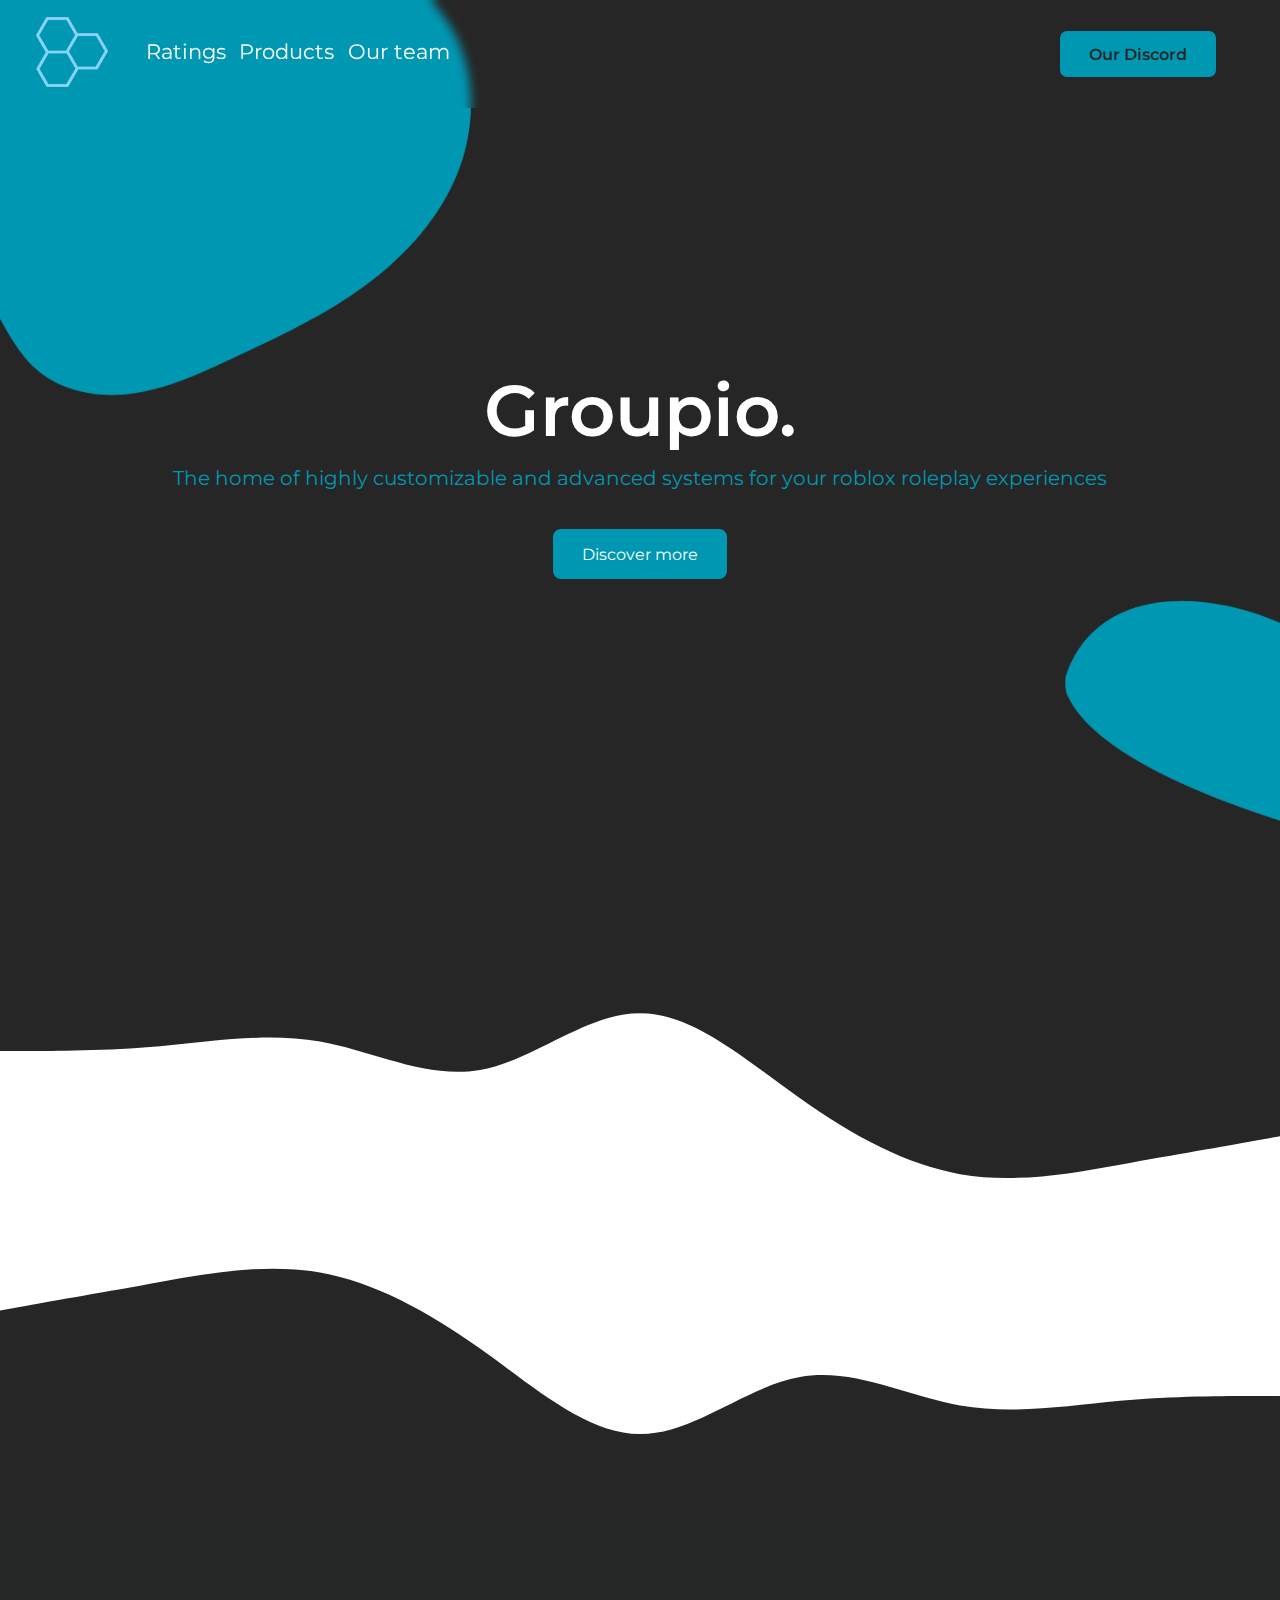
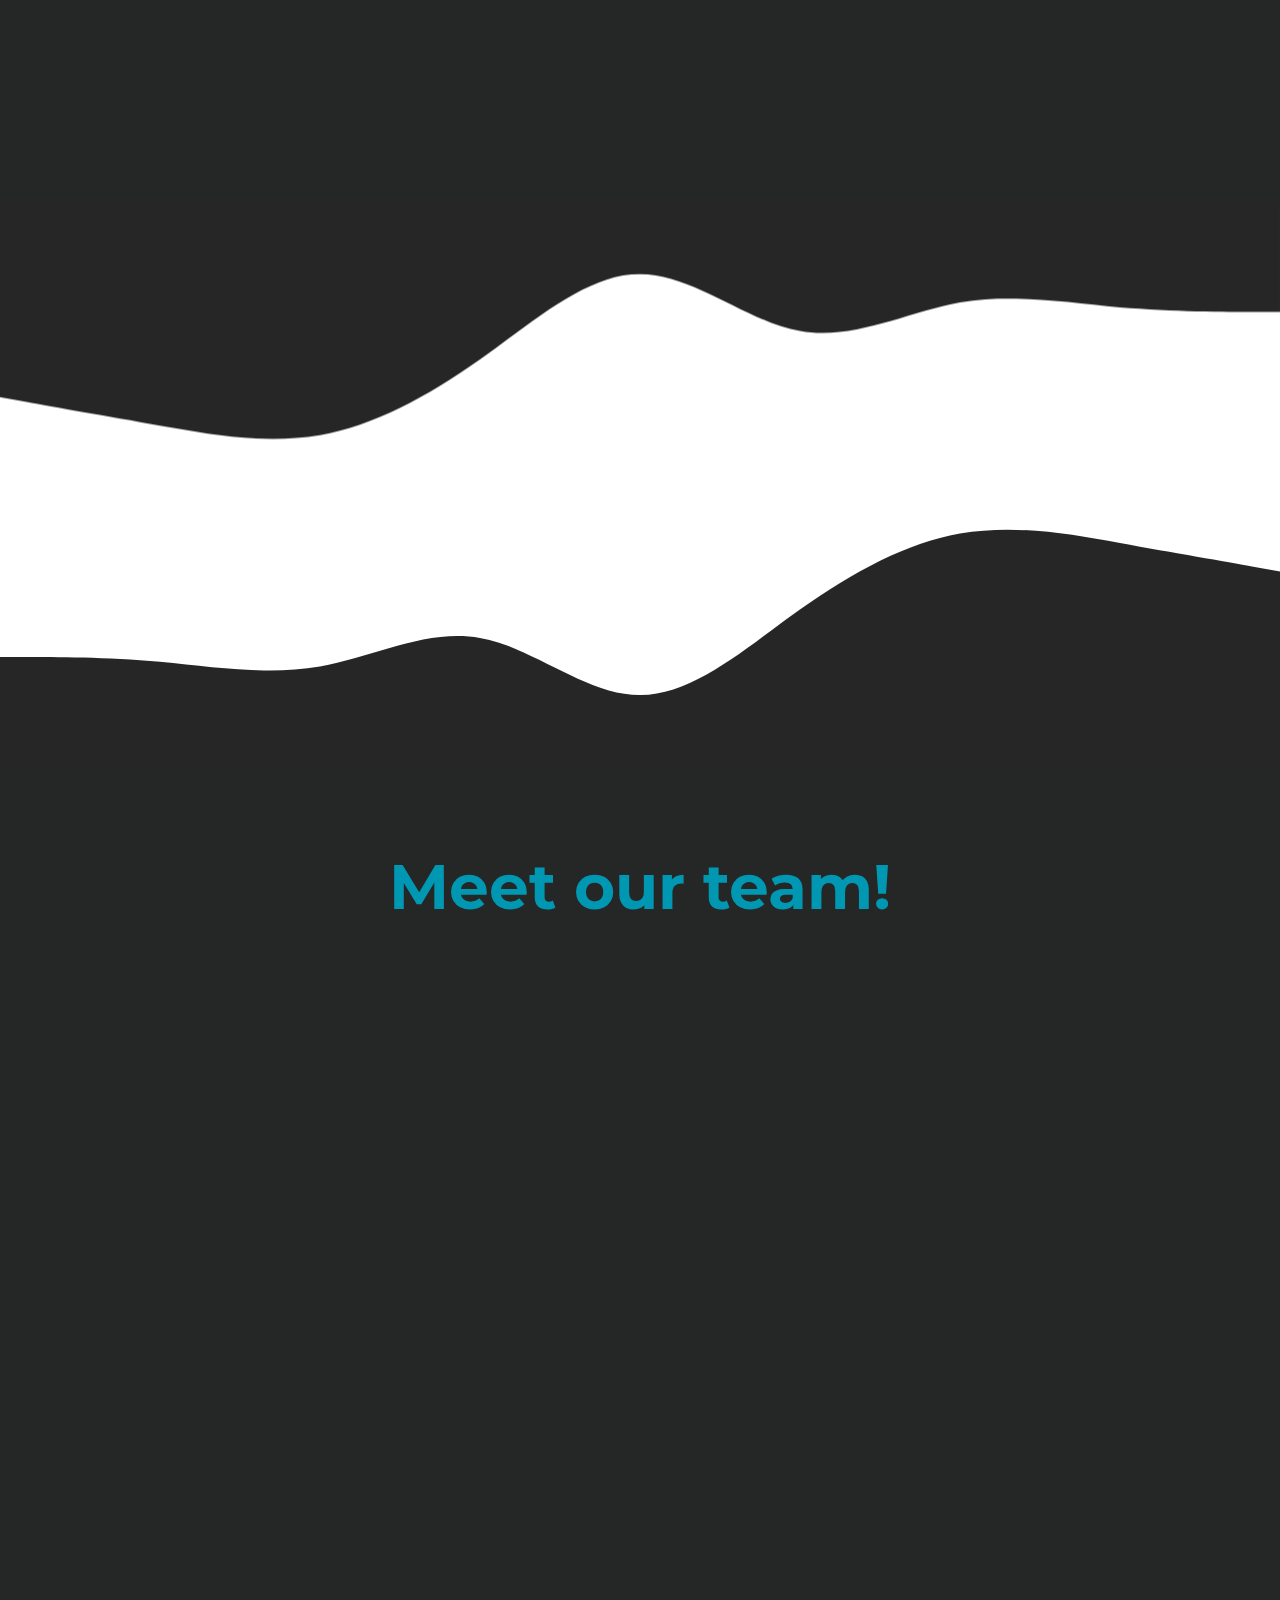
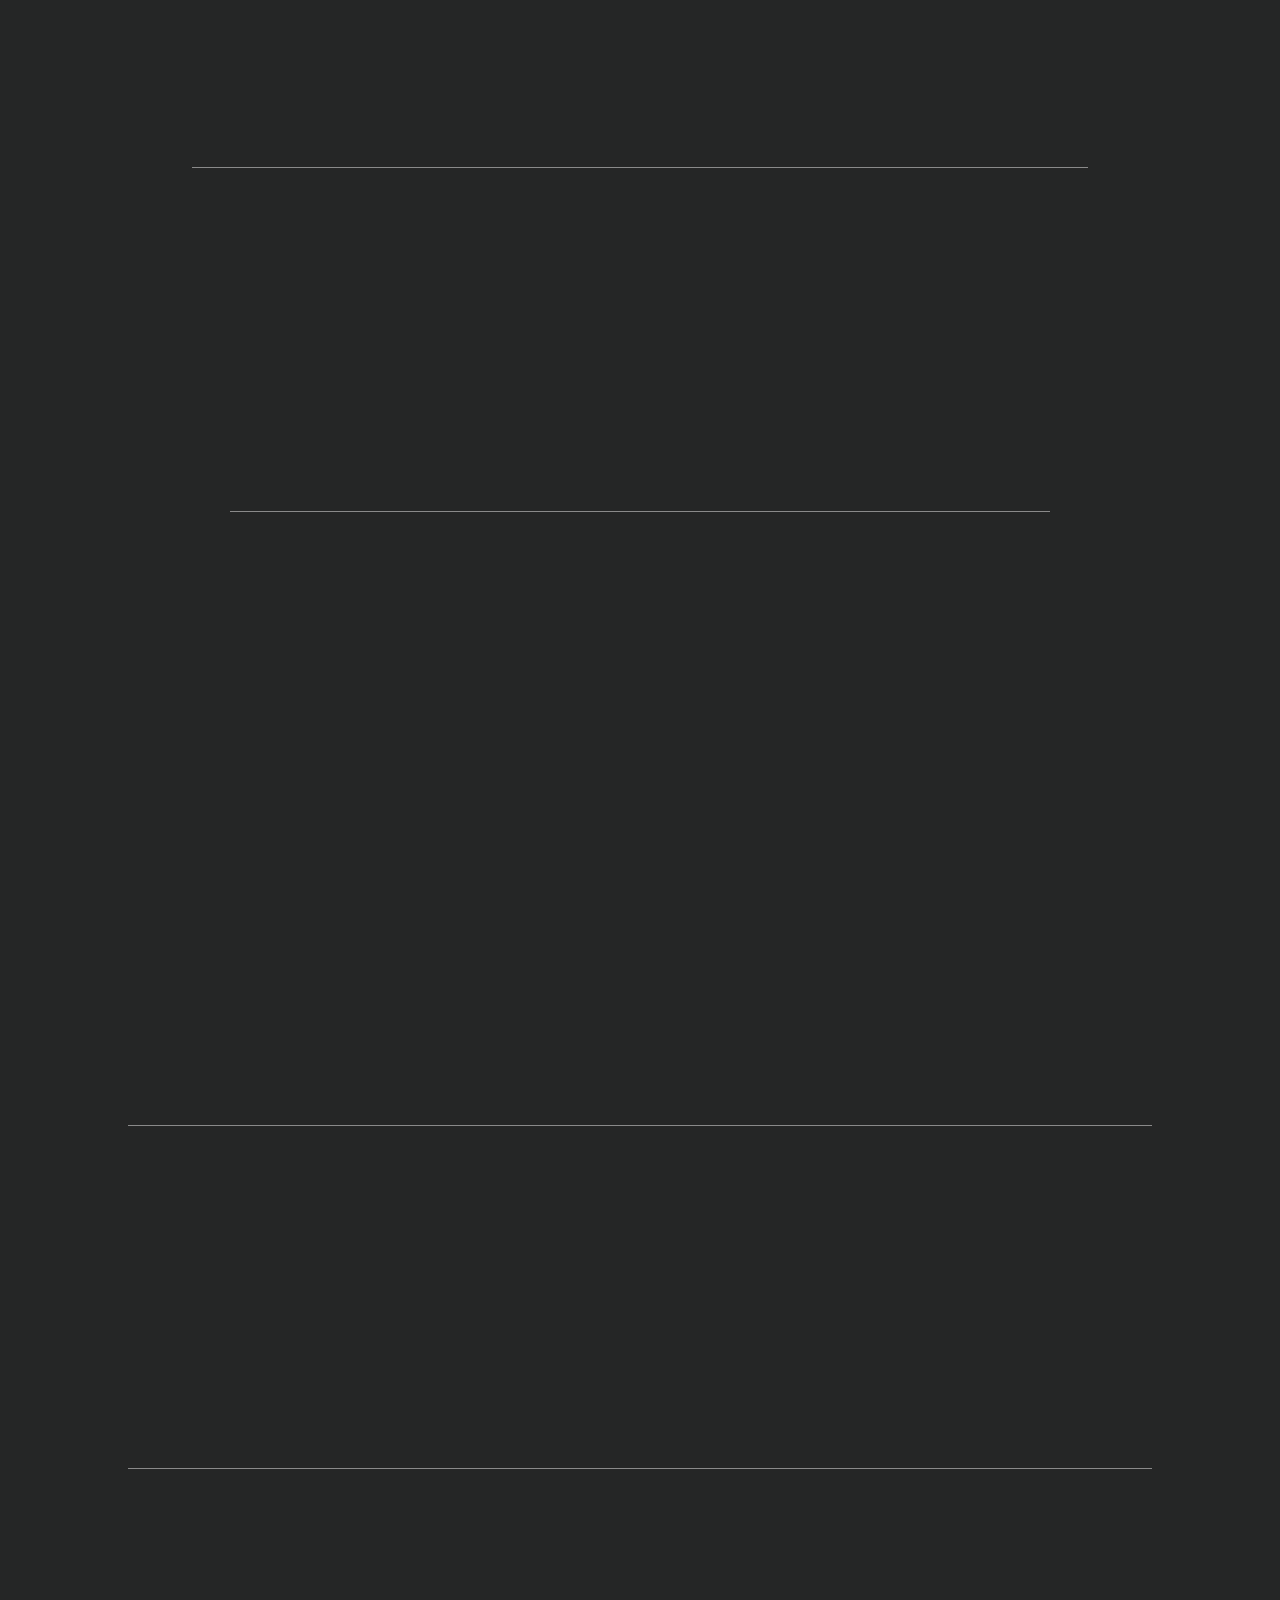
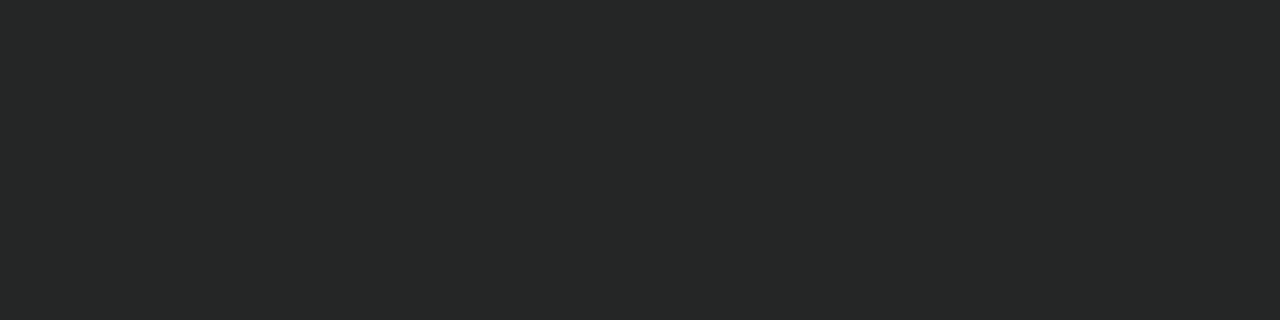
==== commit 08c16e51: "Add files via upload" ====
--- a/index.html
+++ b/index.html
@@ -87,10 +87,10 @@
             <div id="teamup">
                 <div class="owner">
                     <img src="files/somegay.png" alt="" class="teamimage">
-                    <p class="ownertext">Lorem ipsum dolor sit amet, consectetur adipisicing elit. Fuga amet neque reiciendis facilis laborum harum saepe libero mollitia quod iste quaerat error, atque vitae inventore accusamus explicabo ratione ex esse!</p>
+                    <p class="ownertext">As an owner of many roleplay groups, I was always missing high quality systems for my games. Exactly for that reason, I have decided to start Groupio with Jay and we are happy to help your experiences.</p>
                     <div class="teamcardtext">        
-                        <h1 class="nickname">minyronald</h1>
-                        <h1 class="rank">Owner</h1>
+                        <h1 class="nickname">voqalix</h1>
+                        <h1 class="rank">Management Team</h1>
                     </div>
                 </div>
                 <div class="owner">
@@ -98,7 +98,7 @@
                     <p class="ownertext">Lorem ipsum dolor sit amet, consectetur adipisicing elit. Fuga amet neque reiciendis facilis laborum harum saepe libero mollitia quod iste quaerat error, atque vitae inventore accusamus explicabo ratione ex esse!</p>
                     <div class="teamcardtext">        
                         <h1 class="nickname">Jay123abc2</h1>
-                        <h1 class="rank">Owner</h1>
+                        <h1 class="rank">Management Team</h1>
                     </div>
                 </div>
             </div>
@@ -118,19 +118,19 @@
                             <h1 class="memberRank">Assistant Manager</h1>
                         </div>
                     </div>
+                    <div class="teammember">
+                        <img src="files/me.png" alt="" class="memberimg">
+                        <div class="membertext">
+                            <h1 class="membername">Kuba</h1>
+                            <h1 class="memberRank">Web Developer</h1>
+                        </div>
+                    </div>
                 </div>
                 <div class="cs">
                     <div class="teammember">
                         <img src="files/zgr.png" alt="" class="memberimg">
                         <div class="membertext">
                             <h1 class="membername">zgr2575</h1>
-                            <h1 class="memberRank">Customer Support</h1>
-                        </div>
-                    </div>
-                    <div class="teammember">
-                        <img src="files/me.png" alt="" class="memberimg">
-                        <div class="membertext">
-                            <h1 class="membername">Kuba</h1>
                             <h1 class="memberRank">Customer Support</h1>
                         </div>
                     </div>
--- a/style.css
+++ b/style.css
@@ -304,7 +304,7 @@
 }
 .memberimg{
     border-radius: 100%;
-    width: 6vw;
+    width: 12vh;
     margin-bottom: 1vh;
     border: 1px solid rgb(172, 172, 172);
 }
@@ -324,7 +324,7 @@
 .teamcardtext{
     display: flex;
     justify-content: center;
-    align-items: start;
+    align-items: center;
     flex-direction: column;
     width: 90%;
     margin-top: 1.5vh;
@@ -354,7 +354,7 @@
 }
 .teamimage{
     border-radius: 100%;
-    width: 6vw;
+    width: 12vh;
     border: 1px solid rgb(172, 172, 172);
 }
 .team{
@@ -368,7 +368,7 @@
     justify-content: center;
     justify-content: space-evenly;
     align-items: center;
-    width: 80vw;
+    width: 70vw;
     padding-bottom: 8vh;
     border-bottom: 1px solid #8a8a8a;
     flex-wrap: wrap;
@@ -439,7 +439,11 @@
 .teammember.shaded::before {
     opacity: 1;
 }
-
+@media only screen and (max-width:1600px){
+    .teammember{
+        width: 30vh;
+    }
+}
 @media only screen and (max-width: 1300px){
     nav{
         display: flex;
@@ -537,10 +541,19 @@
         font-weight: 300;
     }
     .teammember{
-        width: 24vh;
-    }
-    .cm{
-        width: 90%;
+        width: 28vh;
+    }
+    .cm, .ct{
+        width: 100%;
+    }
+    #teamup{
+        width: 80vw;
+    }
+    .memberimg{
+        width: 10vh;
+    }
+    .teamimage{
+        width: 10vh;
     }
 }
 
@@ -600,8 +613,13 @@
         text-align: center;
     }
     .teammember{
-        width: 21vh;
-    }
+        width: 60vw;
+        padding-top: 3vh;
+        padding-bottom: 3vh;
+    }
+  #team{
+    padding: 2vh ;
+  }
 }
 
 @media only screen and (max-width: 520px){
@@ -653,6 +671,26 @@
 .statimg{
     width: 15vw;
 } 
+.teammember{
+    margin-top:7vh;
+}
+.cm, .cs, .mt{
+    padding-bottom: 4vh;
+}
+.teammember{
+    width: 70vw;
+    padding-top: 3vh;
+    padding-bottom: 3vh;
+}
+.memberRank{
+    font-size: 3.5vw;
+}
+.membername{
+    font-size: 4vw;
+}
+.mainteam{
+    font-size: 5vh;
+}
 }
 @media only screen and (max-width: 450px){
     nav{
@@ -678,6 +716,15 @@
     }
     .discordinvite{
         visibility: hidden;
+    }
+    .teammember{
+        width: 60vh;
+    }
+    .memberRank{
+        font-size: 2.3vh;
+    }
+    .membername{
+        font-size: 2.5vh;
     }
 }
 @media only screen and (max-width: 400px){
